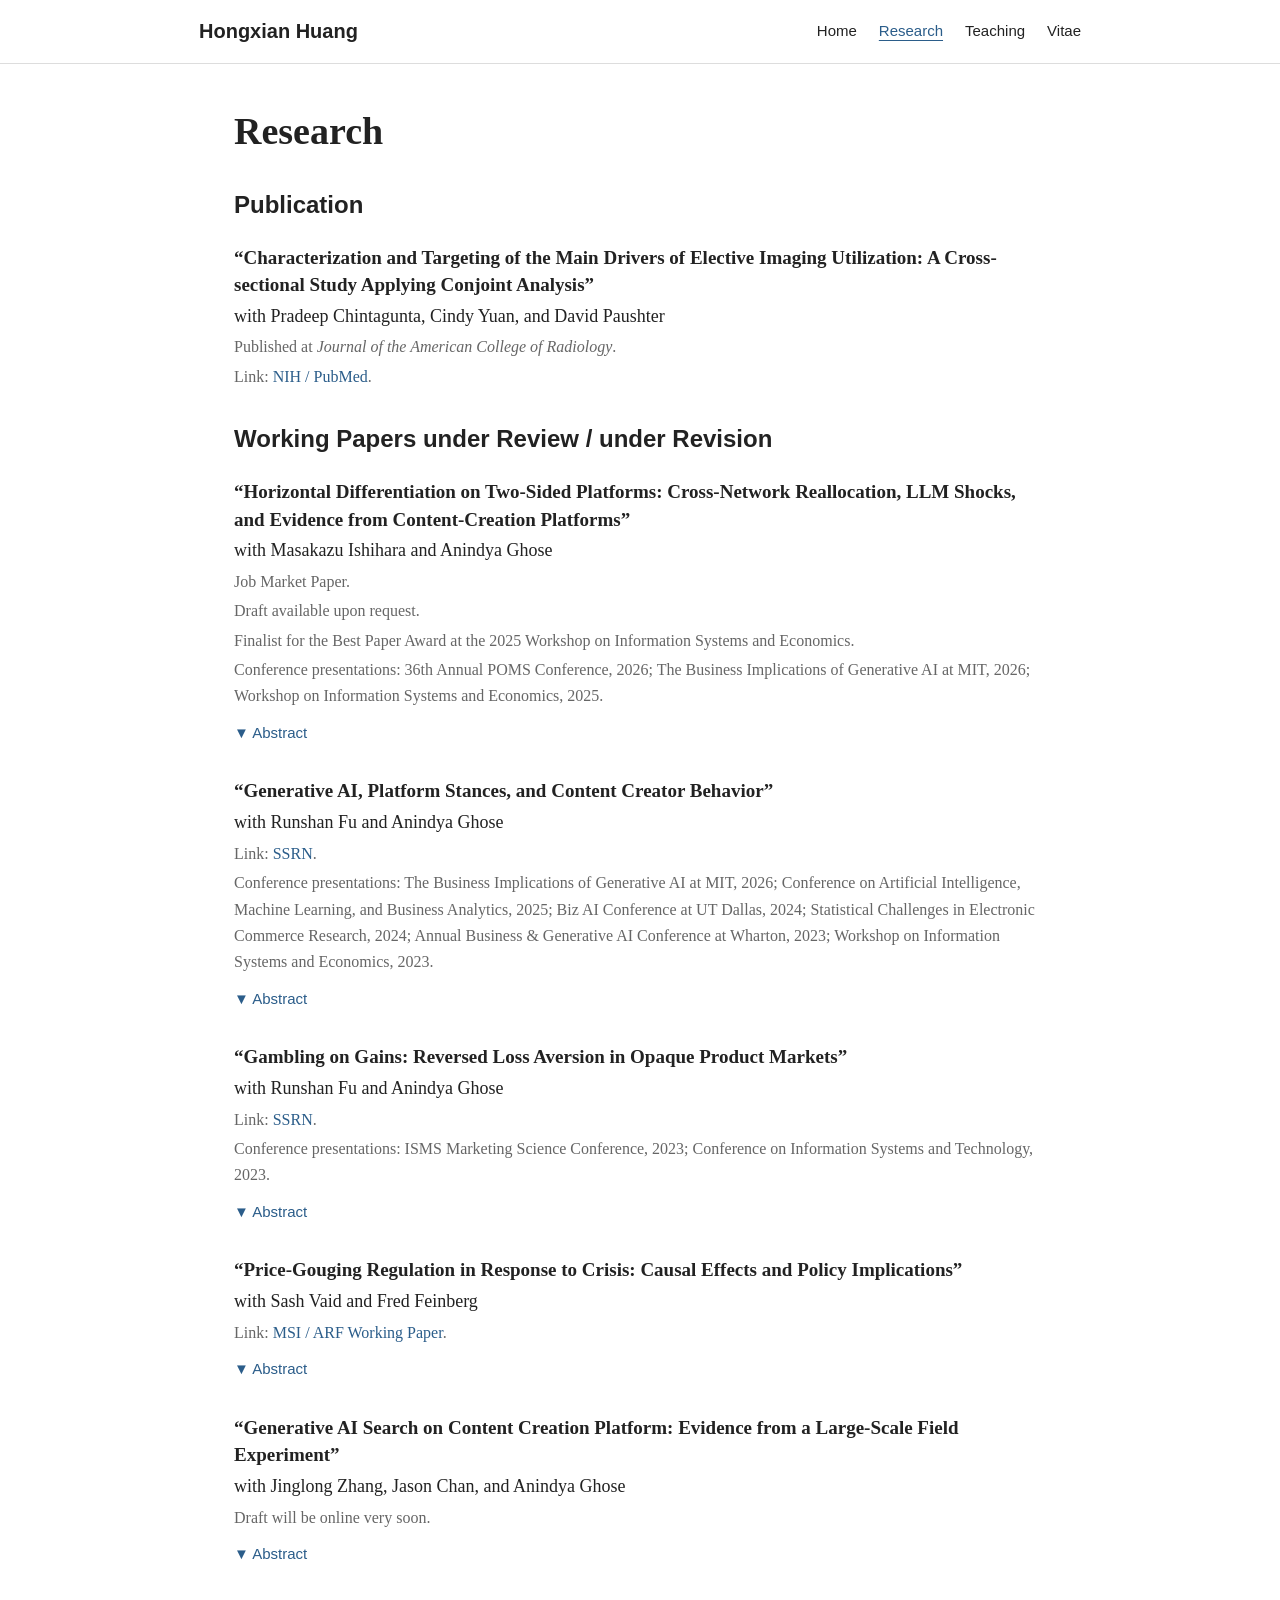
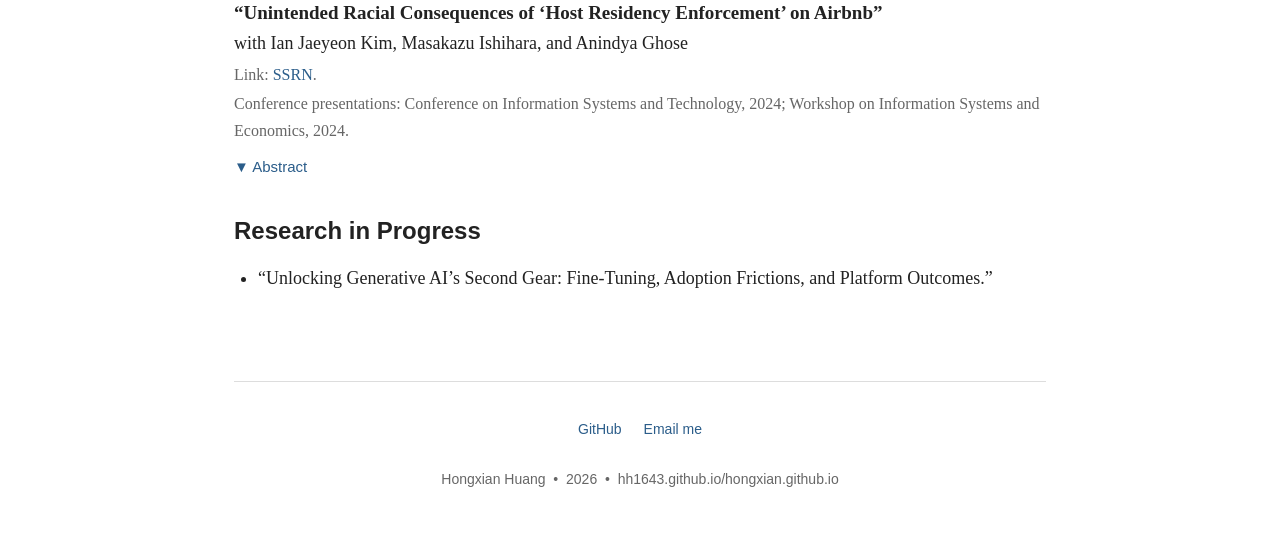
==== research/index.html @ e8ca80a8 "Add files via upload" ====
<!doctype html>
<html lang="en">
<head>
  <meta charset="utf-8">
  <meta name="viewport" content="width=device-width, initial-scale=1">
  <title>Research | Hongxian Huang</title>
  <meta name="description" content="Research by Hongxian Huang on Generative AI, digital platforms, content-creation platforms, consumer search and attention, creator incentives, public policy, and opaque product markets.">
  <meta name="robots" content="index, follow">
  <link rel="canonical" href="https://hh1643.github.io/hongxian.github.io/research/">
  <link rel="icon" href="../assets/img/favicon.svg" type="image/svg+xml">
  <link rel="stylesheet" href="../assets/css/style.css">
</head>
<body>
  <nav class="site-nav" aria-label="Main navigation">
    <div class="nav-inner">
      <a class="brand" href="../">Hongxian Huang</a>
      <div class="nav-links">
        <a class="" href="../">Home</a>
<a class="active" href="../research/">Research</a>
<a class="" href="../teaching/">Teaching</a>
<a class="" href="../vitae/">Vitae</a>
      </div>
    </div>
  </nav>

  <main class="page">
    <h1>Research</h1>

    <h2>Publication</h2>
      <div class="paper">
        <div class="paper-title">“Characterization and Targeting of the Main Drivers of Elective Imaging Utilization: A Cross-sectional Study Applying Conjoint Analysis”</div>
        <div class="paper-meta">with Pradeep Chintagunta, Cindy Yuan, and David Paushter</div>
        <div class="paper-note">Published at <em>Journal of the American College of Radiology</em>.</div>
        <div class="paper-note">Link: <a href="https://pubmed.ncbi.nlm.nih.gov/39828000/" target="_blank" rel="noopener">NIH / PubMed</a>.</div>
      </div>

    <h2>Working Papers under Review / under Revision</h2>
      <div class="paper">
        <div class="paper-title">“Horizontal Differentiation on Two-Sided Platforms: Cross-Network Reallocation, LLM Shocks, and Evidence from Content-Creation Platforms”</div>
        <div class="paper-meta">with Masakazu Ishihara and Anindya Ghose</div>
<div class="paper-note">Job Market Paper.</div>
<div class="paper-note">Draft available upon request.</div>
<div class="paper-note">Finalist for the Best Paper Award at the 2025 Workshop on Information Systems and Economics.</div>
<div class="paper-note">Conference presentations: 36th Annual POMS Conference, 2026; The Business Implications of Generative AI at MIT, 2026; Workshop on Information Systems and Economics, 2025.</div>
        <details class="abstract">
          <summary>▼ Abstract</summary>
          <p>We conceptualize horizontal differentiation on a two-sided platform as the organization of the same intermediation function across multiple communities that differ along non-quality dimensions, such as topic, taste, norms, or identity, so that users rank them differently and no single community is uniformly preferred. When users on at least one side allocate scarce participation resources across these communities and the outside option, changes in relative attractiveness induce internal reallocation. We define the cross-network reallocation effect as the additional equilibrium response on the initially perturbed side, relative to the analogous one-sided differentiated-product response, that arises when this initial movement changes participation on the opposite side and subsequently feeds back. This mechanism makes the aggregate consequences of horizontal differentiation boundary-dependent. We ask when a horizontally differentiated platform generates more aggregate activity than a single-community benchmark, when differentiation buffers or reverses a community-specific negative demand shock, and how it changes the platform-wide effects of policies targeted at individual communities.</p>
          <p>We study these questions using Stack Exchange, a two-sided platform comprising 183 topic-specific question-and-answer communities, and focus on two communities: Stack Overflow and Super User during the period surrounding ChatGPT’s release. We estimate a dynamic structural model in which askers choose question-posting intensity and difficulty composition, while answerers allocate limited weekly capacity across communities and the outside option and update their beliefs about changes in Stack Overflow’s audience-feedback environment using realized acceptances and votes. We then use the estimated model to conduct counterfactual simulations.</p>
          <p>Counterfactual simulations yield three findings. First, relative to an otherwise identical single-community benchmark, the aggregate-activity advantage of a two-community platform increases with the second community’s answerer-side appeal, baseline asker demand, and cross-network effects. When these forces are weak, the second community primarily cannibalizes the incumbent, and differentiation reduces aggregate activity. Second, following a negative shock to one community, the same forces determine how much displaced activity is retained and amplified in the unaffected community. Weak retention merely attenuates the loss, whereas sufficiently strong retention and feedback can raise post-shock aggregate question and answer activity above their pre-shock levels. Third, a policy that raises activity in one community can draw answerer capacity away from another and trigger additional cross-network losses, making its platform-wide effect substantially smaller than its local benefit or even negative. These findings imply that platform expansion, resilience, and community-targeted policies should be evaluated at the portfolio level.</p>
        </details>
      </div>
      <div class="paper">
        <div class="paper-title">“Generative AI, Platform Stances, and Content Creator Behavior”</div>
        <div class="paper-meta">with Runshan Fu and Anindya Ghose</div>
<div class="paper-note">Link: <a href="https://papers.ssrn.com/sol3/papers.cfm?abstract_id=4670714" target="_blank" rel="noopener">SSRN</a>.</div>
<div class="paper-note">Conference presentations: The Business Implications of Generative AI at MIT, 2026; Conference on Artificial Intelligence, Machine Learning, and Business Analytics, 2025; Biz AI Conference at UT Dallas, 2024; Statistical Challenges in Electronic Commerce Research, 2024; Annual Business & Generative AI Conference at Wharton, 2023; Workshop on Information Systems and Economics, 2023.</div>
        <details class="abstract">
          <summary>▼ Abstract</summary>
          <p>Generative Artificial Intelligence (AI) technologies have emerged as a transformative force in the content creator economy. This paper examines how the AI stances signaled by specific platform policy decisions shape creator behavior on visual arts platforms. We leverage two independent natural experiments on leading Chinese platforms: Lofter’s launch of an AI image generator, which signaled a pro-AI stance, and Graffiti Kingdom’s prohibition of AI-generated artwork, which signaled an anti-AI stance. Our analysis shows that creators decreased their activity on Lofter following the AI generator launch, while activity increased on Graffiti Kingdom after the AI prohibition.</p>
          <p>Multiple lines of evidence show these effects stem from policy-communicated stance signaling: creators respond to what the focal AI policy communicates about AI’s role, the platform’s commitment to human creators, and the future competitive environment for human-created work, rather than merely to specific tool features or enforcement actions. Heterogeneity analysis reveals that higher-popularity, multi-homing, and AI-averse creators show larger activity reductions on Lofter. Through analysis of creator posts, we identify three primary concerns driving resistance: replacement risk, perceived low quality, and copyright infringement.</p>
          <p>To our knowledge, this is the first paper to causally identify how the AI stance signaled by a platform policy decision affects creator behavior. Our findings have implications for how platforms communicate AI-related policy decisions, and for policymakers on fostering a constructive relationship between AI and human creators.</p>
        </details>
      </div>
      <div class="paper">
        <div class="paper-title">“Gambling on Gains: Reversed Loss Aversion in Opaque Product Markets”</div>
        <div class="paper-meta">with Runshan Fu and Anindya Ghose</div>
<div class="paper-note">Link: <a href="https://papers.ssrn.com/sol3/papers.cfm?abstract_id=4987319" target="_blank" rel="noopener">SSRN</a>.</div>
<div class="paper-note">Conference presentations: ISMS Marketing Science Conference, 2023; Conference on Information Systems and Technology, 2023.</div>
        <details class="abstract">
          <summary>▼ Abstract</summary>
          <p>Opaque products, which conceal key attributes until after purchase, have been widely adopted across various industries. Yet, empirical evidence on how such opacity influences consumer demand remains scarce. This study introduces a reference price framework to estimate demand for opaque products, focusing on blind boxes in the online retailing context. Using a unique dataset from a leading e-commerce platform, we estimate heterogeneous consumer preferences through an aggregate random coefficient logit model that incorporates gains and losses relative to reference prices.</p>
          <p>We uncover a novel behavioral pattern of reversed loss aversion: consumers are more sensitive to gains than to losses when purchasing opaque products. Our findings provide the first empirical validation of this pattern in consumer decision-making using field data and demonstrate that this behavioral tendency makes the demand for opaque products fundamentally different from that of traditional products. The policy simulations show that ignoring reversed loss aversion would lead to misestimated own-price elasticity, resulting in suboptimal pricing strategies and substantial profit losses.</p>
        </details>
      </div>
      <div class="paper">
        <div class="paper-title">“Price-Gouging Regulation in Response to Crisis: Causal Effects and Policy Implications”</div>
        <div class="paper-meta">with Sash Vaid and Fred Feinberg</div>
<div class="paper-note">Link: <a href="https://www.msi.org/working-paper/price-gouging-regulation-in-response-to-crisis-causal-effects-and-policy-implications/" target="_blank" rel="noopener">MSI / ARF Working Paper</a>.</div>
        <details class="abstract">
          <summary>▼ Abstract</summary>
          <p>Price gouging regulation (PGR) helps ensure that essential goods, e.g., medical supplies or grocery staples, remain affordable and accessible. During the COVID-19 pandemic, PGR was implemented due to widespread reports of price-gouging on such critical items. Extant research offers few insights for policymakers and marketers into how PGR influences consumer spending and sales during crises.</p>
          <p>Using Generalized Synthetic Control, we examine the overall and relative effectiveness of different types of PGR legislation, as well as the moderating effects of consumer mobility and the enactment of strict price caps. We find that PGR is generally highly effective, especially when it is not overly comprehensive and for products that are “essential” (e.g., paper towels) but not obviously related to preventing contagion (e.g., hand sanitizer). A nonparametric mediation analysis suggests that pricing alone does not fully explain PGR’s overall effectiveness, accounting for roughly 27–55%, depending on product class; moreover, it is strongly moderated by both specific price caps and consumer mobility.</p>
          <p>We further add a mechanism-focused analysis using Numerator product-category data. To determine which categories are legally essential and theoretically informative, we use eight LLMs to code 1,904 product categories against pandemic price-gouging legal materials, aggregate the ratings with a principal-factor essentiality score, and then isolate three pre-specified classes of mechanism-eligible household essentials. In these categories, hierarchical bootstrap models show modestly lower prices, sharply higher online sales, lower offline sales, and a large shift from offline to online purchasing relative to inessential categories. Our results have direct implications for policymakers deciding whether to enact PGR as well as setting specific design features depending on locality.</p>
        </details>
      </div>
      <div class="paper">
        <div class="paper-title">“Generative AI Search on Content Creation Platform: Evidence from a Large-Scale Field Experiment”</div>
        <div class="paper-meta">with Jinglong Zhang, Jason Chan, and Anindya Ghose</div>
<div class="paper-note">Draft will be online very soon.</div>
        <details class="abstract">
          <summary>▼ Abstract</summary>
          <p>Generative AI Search is increasingly being integrated into content creation platforms as an internal platform design feature. By displaying AI-generated content before the conventional ranked list of user-generated content, this design may reduce search frictions and shorten users’ search process, but it may also reduce consumption of user-generated content and reallocate visibility and attention across content items and creators. We study these trade-offs using a large-scale randomized field experiment on a leading Chinese content creation platform, involving 100,000 users and 490,324 search sessions. We further complement the experimental data with a query-based content sample of 120 AI-exposed queries to descriptively examine which user-generated content is selected and highlighted by AI-generated content.</p>
          <p>We find that Generative AI Search does not meaningfully change users’ query submission, but substantially changes behavior after a query is submitted: users browse and click fewer pieces of user-generated content and spend less UGC-related time. For downstream consumption, which captures follow-on content-page clicks after users open an initial piece of user-generated content, the effect operates primarily through the extensive margin: Generative AI Search reduces the probability that a session initiates downstream consumption by 5.21 percentage points, while downstream consumption conditional on initiation does not significantly change. Auxiliary click-path evidence suggests that these downstream paths are not merely mechanical repeat clicks, but often expose users to additional content, creators, and related topics.</p>
          <p>At the content level, Generative AI Search affects different parts of the ranking distribution differently: lower-ranked content loses more browsing, while higher-ranked content loses more clicks and UGC-related time. We also document an AI-mediated referral channel: user-generated content cited or highlighted by AI-generated content has about twice the click odds of otherwise comparable non-referred content in the same session. A post-hoc descriptive analysis further suggests that the cited or highlighted content tends to have higher upvotes, greater recency, more updating, and closer textual match to the submitted query. These findings show that Generative AI Search is a double-edged platform design intervention: it shortens users’ search process, but also reduces consumption of user-generated content, weakens entry into downstream content-consumption paths, and reallocates visibility and attention across content items and creators.</p>
        </details>
      </div>
      <div class="paper">
        <div class="paper-title">“Unintended Racial Consequences of ‘Host Residency Enforcement’ on Airbnb”</div>
        <div class="paper-meta">with Ian Jaeyeon Kim, Masakazu Ishihara, and Anindya Ghose</div>
<div class="paper-note">Link: <a href="https://papers.ssrn.com/sol3/papers.cfm?abstract_id=4999588" target="_blank" rel="noopener">SSRN</a>.</div>
<div class="paper-note">Conference presentations: Conference on Information Systems and Technology, 2024; Workshop on Information Systems and Economics, 2024.</div>
        <details class="abstract">
          <summary>▼ Abstract</summary>
          <p>“Host Residency Enforcement” policies have been widely adopted by cities in the US, mandating hosts of short-term rentals to reside in those properties to varying extents. For example, New York City’s “Physical Presence” policy requires hosts to remain present with guests during short-term rentals, while Los Angeles’s “Primary Residence” policy mandates hosts’ residence for at least six months annually. Similar regulations have been widely adopted across other cities. Although these policies aim to address housing issues, they may unintentionally amplify racial disparities due to existing racial discrimination on Airbnb. This paper examines whether and how “Host Residency Enforcement” policies exacerbate these racial disparities on the platform.</p>
          <p>Our findings indicate that NYC’s “Physical Presence” policy increased the daily revenue gap between minority hosts (i.e., Hispanic and Black hosts) and White hosts by approximately $12. Similarly, LA’s “Primary Residence” policy widened the revenue disparity specifically between Black and White hosts by about $8, while having no significant effect on the gap between Hispanic and White hosts. Additionally, on the supply side, both policies increased the gap in the likelihood of listings remaining active between minority and White hosts; however, in LA, this effect was statistically significant only among Hispanic hosts. Moderating analysis further indicates that neighborhoods with higher income, higher proportions of White residents, and more native-born residents (i.e., neighborhoods with higher socioeconomic status) mitigate these exacerbated racial disparities. Additionally, listings signaling higher quality through their overall Airbnb ratings experienced reduced disparities. This finding suggests that statistical discrimination, primarily driven by information asymmetry, serves as a key underlying mechanism. Lastly, minority female hosts were disproportionately negatively affected compared to minority male hosts, highlighting intersectional discrimination. Although our analysis specifically focuses on NYC and LA, our findings can be generalized to other cities that have implemented the same or similar policies, as NYC and LA represent opposite ends of the regulatory stringency spectrum.</p>
          <p>Our study is the first to demonstrate that the widely adopted “Host Residency Enforcement” policies can unintentionally amplify racial disparities on Airbnb, illustrating an important but understudied interaction between public policy and existing discrimination on online platforms. Drawing from our findings, we offer several practical recommendations for policymakers and online platforms.</p>
        </details>
      </div>

    <h2>Research in Progress</h2>
    <ul>
      <li>“Unlocking Generative AI’s Second Gear: Fine-Tuning, Adoption Frictions, and Platform Outcomes.”</li>
    </ul>
</main>

  <footer class="site-footer">
    <hr>
    <ul class="footer-links">
      <li><a href="https://github.com/hh1643">GitHub</a></li>
      <li><a href="mailto:hh1643@stern.nyu.edu">Email me</a></li>
    </ul>
    <div>Hongxian Huang &nbsp;&bull;&nbsp; 2026 &nbsp;&bull;&nbsp; hh1643.github.io/hongxian.github.io</div>
  </footer>
</body>
</html>
---- assets/css/style.css ----
:root {
  --text: #222222;
  --muted: #666666;
  --border: #dddddd;
  --link: #2b5d8a;
  --link-hover: #17405e;
  --bg: #ffffff;
  --soft: #f7f7f7;
}

* {
  box-sizing: border-box;
}

html {
  scroll-behavior: smooth;
}

body {
  margin: 0;
  background: var(--bg);
  color: var(--text);
  font-family: Georgia, "Times New Roman", serif;
  font-size: 18px;
  line-height: 1.65;
}

.site-nav {
  border-bottom: 1px solid var(--border);
  background: rgba(255, 255, 255, 0.98);
}

.nav-inner {
  max-width: 930px;
  margin: 0 auto;
  padding: 15px 24px;
  display: flex;
  align-items: center;
  justify-content: space-between;
  gap: 18px;
}

.brand {
  font-family: -apple-system, BlinkMacSystemFont, "Segoe UI", Helvetica, Arial, sans-serif;
  font-weight: 700;
  font-size: 20px;
  color: var(--text);
  text-decoration: none;
  white-space: nowrap;
}

.nav-links {
  display: flex;
  align-items: center;
  gap: 22px;
  flex-wrap: wrap;
}

.nav-links a {
  font-family: -apple-system, BlinkMacSystemFont, "Segoe UI", Helvetica, Arial, sans-serif;
  font-size: 15px;
  color: var(--text);
  text-decoration: none;
}

.nav-links a:hover,
.nav-links a.active {
  color: var(--link);
  text-decoration: underline;
  text-underline-offset: 4px;
}

.page {
  max-width: 860px;
  margin: 0 auto;
  padding: 44px 24px 28px;
}

h1, h2, h3 {
  line-height: 1.25;
  margin-top: 0;
}

h1 {
  font-family: Georgia, "Times New Roman", serif;
  font-size: 38px;
  font-weight: 600;
  margin-bottom: 18px;
}

h2 {
  font-family: -apple-system, BlinkMacSystemFont, "Segoe UI", Helvetica, Arial, sans-serif;
  font-size: 24px;
  font-weight: 700;
  margin-top: 34px;
  margin-bottom: 14px;
}

h3 {
  font-size: 20px;
  font-weight: 700;
  margin-top: 26px;
  margin-bottom: 6px;
}

hr {
  border: 0;
  border-top: 1px solid var(--border);
  margin: 22px 0 28px;
}

a {
  color: var(--link);
  text-decoration: none;
}

a:hover {
  color: var(--link-hover);
  text-decoration: underline;
}

.subtitle {
  font-size: 21px;
  margin: 0 0 24px;
  color: #333333;
}

.profile-block {
  display: flex;
  align-items: flex-start;
  gap: 28px;
  margin-top: 6px;
}

.profile-photo {
  width: 200px;
  min-width: 200px;
  border-radius: 4px;
  border: 1px solid var(--border);
  background: var(--soft);
}

.profile-text p:first-child {
  margin-top: 0;
}


.job-market {
  margin: 0 0 20px;
  font-size: 20px;
}

.job-market-top {
  margin: -6px 0 10px;
}

.section-lead {
  margin-top: 0;
  color: #333333;
}

.cv-page h2 {
  margin-top: 36px;
}

.cv-item {
  margin: 16px 0 20px;
}

.cv-date {
  color: var(--muted);
  font-size: 16px;
  margin-top: 2px;
}

.cv-page p {
  margin: 10px 0;
}

.research-interests {
  margin-top: 22px;
  padding: 14px 18px;
  border-left: 3px solid var(--border);
  background: #fafafa;
}

.research-interests p {
  margin: 7px 0;
}

.paper {
  margin: 24px 0 30px;
}

.paper-title {
  font-weight: 700;
  font-size: 19px;
  line-height: 1.45;
}

.paper-meta {
  margin-top: 3px;
  color: var(--text);
}

.paper-note {
  margin-top: 3px;
  color: var(--muted);
  font-size: 16px;
}

.abstract {
  margin-top: 8px;
}

.abstract summary {
  cursor: pointer;
  color: var(--link);
  font-family: -apple-system, BlinkMacSystemFont, "Segoe UI", Helvetica, Arial, sans-serif;
  font-size: 15px;
  display: inline-block;
  user-select: none;
}

.abstract summary:hover {
  color: var(--link-hover);
  text-decoration: underline;
}

.abstract p {
  margin: 12px 0;
  font-size: 16.5px;
  line-height: 1.62;
}

.note-box {
  margin: 34px 0 18px;
  padding: 14px 18px;
  background: #fafafa;
  border: 1px solid var(--border);
  border-radius: 4px;
  color: #444444;
  font-size: 16px;
}

ul {
  padding-left: 24px;
}

li {
  margin: 8px 0;
}

.compact-list li {
  margin: 5px 0;
}

.button-row {
  margin: 26px 0 34px;
}

.button {
  display: inline-block;
  padding: 10px 18px;
  border: 1px solid #333333;
  border-radius: 4px;
  color: #222222;
  font-family: -apple-system, BlinkMacSystemFont, "Segoe UI", Helvetica, Arial, sans-serif;
  font-size: 15px;
  text-decoration: none;
  background: #ffffff;
}

.button:hover {
  background: #f2f2f2;
  text-decoration: none;
  color: #222222;
}

.site-footer {
  max-width: 860px;
  margin: 0 auto;
  padding: 20px 24px 42px;
  text-align: center;
  color: var(--muted);
  font-family: -apple-system, BlinkMacSystemFont, "Segoe UI", Helvetica, Arial, sans-serif;
  font-size: 14px;
}

.footer-links {
  display: flex;
  justify-content: center;
  gap: 22px;
  flex-wrap: wrap;
  margin: 4px 0 18px;
  padding: 0;
  list-style: none;
}

.footer-links a {
  color: var(--link);
}

@media (max-width: 700px) {
  body {
    font-size: 17px;
  }

  .nav-inner {
    align-items: flex-start;
    flex-direction: column;
    gap: 10px;
  }

  .nav-links {
    gap: 14px;
  }

  .page {
    padding-top: 32px;
  }

  h1 {
    font-size: 32px;
  }

  .profile-block {
    flex-direction: column;
  }

  .profile-photo {
    width: 180px;
    min-width: 180px;
  }
}
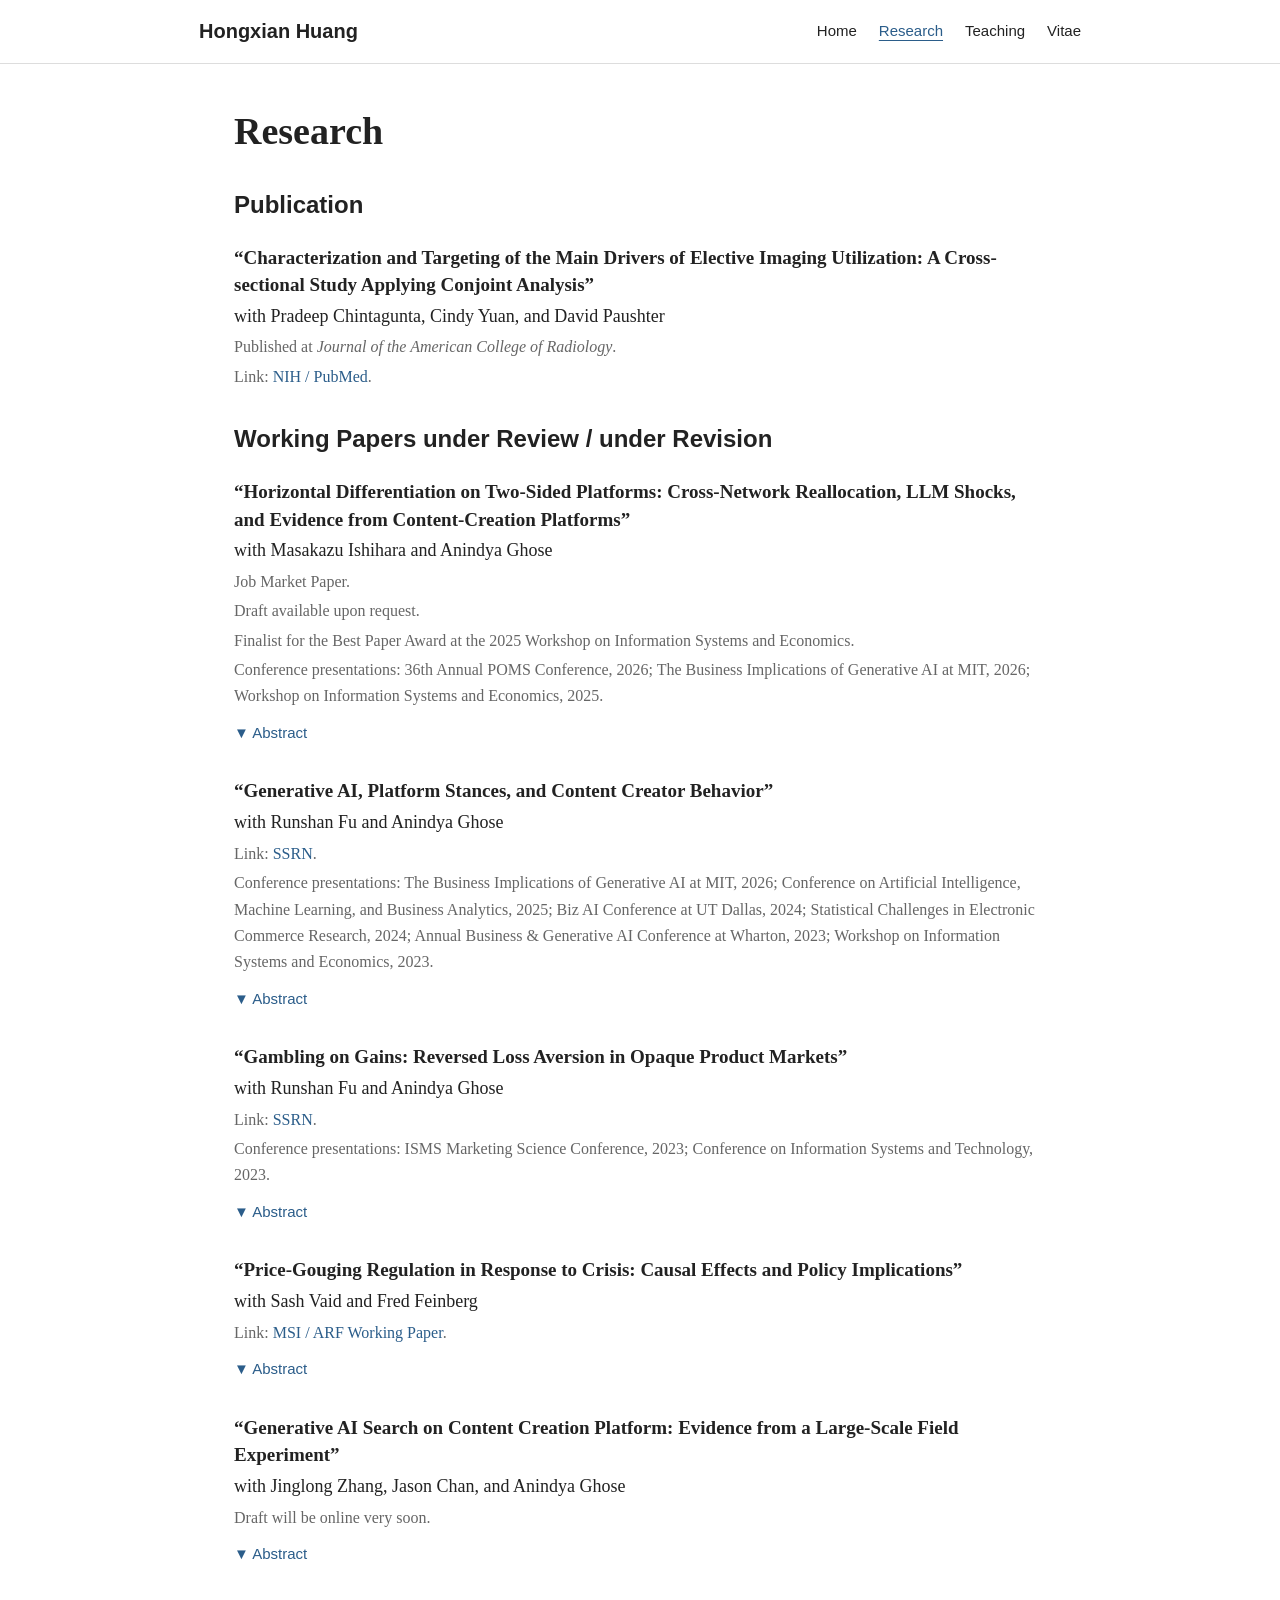
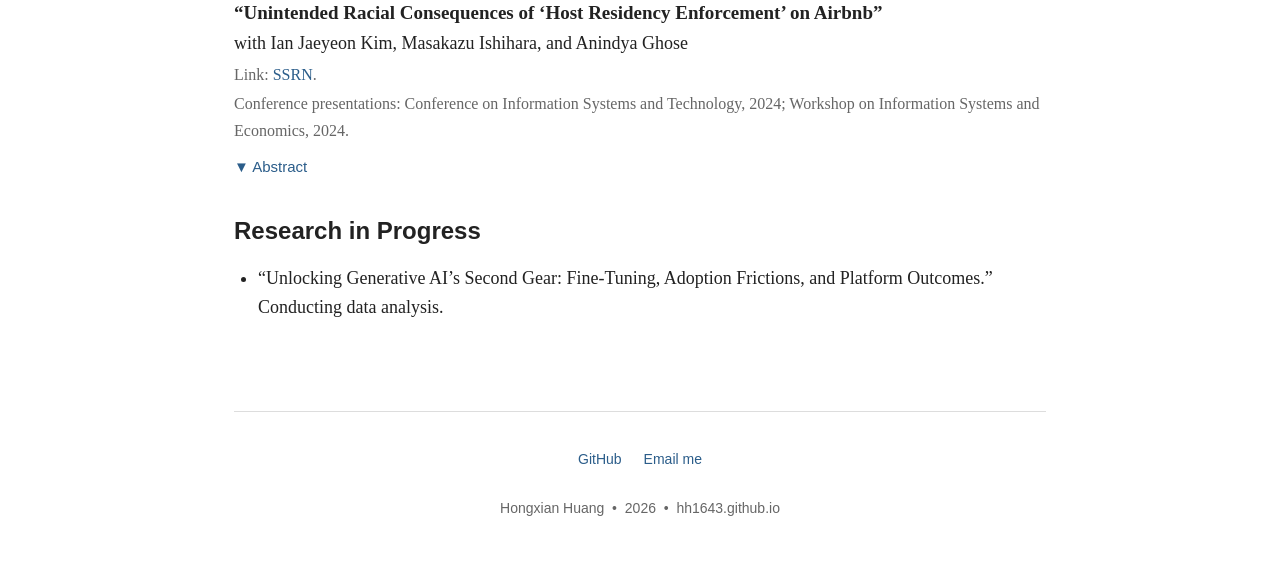
==== commit 8a6cc4a4: "Add files via upload" ====
--- a/research/index.html
+++ b/research/index.html
@@ -4,24 +4,26 @@
   <meta charset="utf-8">
   <meta name="viewport" content="width=device-width, initial-scale=1">
   <title>Research | Hongxian Huang</title>
-  <meta name="description" content="Research by Hongxian Huang on Generative AI, digital platforms, content-creation platforms, consumer search and attention, creator incentives, public policy, and opaque product markets.">
+  <meta name="description" content="Research by Hongxian Huang on Generative AI/LLMs, digital platforms, consumer search and attention, creator incentives, public policy, and opaque product markets.">
   <meta name="robots" content="index, follow">
-  <link rel="canonical" href="https://hh1643.github.io/hongxian.github.io/research/">
+  <link rel="canonical" href="https://hh1643.github.io/research/">
   <link rel="icon" href="../assets/img/favicon.svg" type="image/svg+xml">
   <link rel="stylesheet" href="../assets/css/style.css">
 </head>
 <body>
+
   <nav class="site-nav" aria-label="Main navigation">
     <div class="nav-inner">
       <a class="brand" href="../">Hongxian Huang</a>
       <div class="nav-links">
         <a class="" href="../">Home</a>
-<a class="active" href="../research/">Research</a>
-<a class="" href="../teaching/">Teaching</a>
-<a class="" href="../vitae/">Vitae</a>
+        <a class="active" href="../research/">Research</a>
+        <a class="" href="../teaching/">Teaching</a>
+        <a class="" href="../vitae/">Vitae</a>
       </div>
     </div>
   </nav>
+
 
   <main class="page">
     <h1>Research</h1>
@@ -38,67 +40,61 @@
       <div class="paper">
         <div class="paper-title">“Horizontal Differentiation on Two-Sided Platforms: Cross-Network Reallocation, LLM Shocks, and Evidence from Content-Creation Platforms”</div>
         <div class="paper-meta">with Masakazu Ishihara and Anindya Ghose</div>
-<div class="paper-note">Job Market Paper.</div>
-<div class="paper-note">Draft available upon request.</div>
-<div class="paper-note">Finalist for the Best Paper Award at the 2025 Workshop on Information Systems and Economics.</div>
-<div class="paper-note">Conference presentations: 36th Annual POMS Conference, 2026; The Business Implications of Generative AI at MIT, 2026; Workshop on Information Systems and Economics, 2025.</div>
+        <div class="paper-note">Job Market Paper.</div>
+        <div class="paper-note">Draft available upon request.</div>
+        <div class="paper-note">Finalist for the Best Paper Award at the 2025 Workshop on Information Systems and Economics.</div>
+        <div class="paper-note">Conference presentations: 36th Annual POMS Conference, 2026; The Business Implications of Generative AI at MIT, 2026; Workshop on Information Systems and Economics, 2025.</div>
         <details class="abstract">
           <summary>▼ Abstract</summary>
-          <p>We conceptualize horizontal differentiation on a two-sided platform as the organization of the same intermediation function across multiple communities that differ along non-quality dimensions, such as topic, taste, norms, or identity, so that users rank them differently and no single community is uniformly preferred. When users on at least one side allocate scarce participation resources across these communities and the outside option, changes in relative attractiveness induce internal reallocation. We define the cross-network reallocation effect as the additional equilibrium response on the initially perturbed side, relative to the analogous one-sided differentiated-product response, that arises when this initial movement changes participation on the opposite side and subsequently feeds back. This mechanism makes the aggregate consequences of horizontal differentiation boundary-dependent. We ask when a horizontally differentiated platform generates more aggregate activity than a single-community benchmark, when differentiation buffers or reverses a community-specific negative demand shock, and how it changes the platform-wide effects of policies targeted at individual communities.</p>
-          <p>We study these questions using Stack Exchange, a two-sided platform comprising 183 topic-specific question-and-answer communities, and focus on two communities: Stack Overflow and Super User during the period surrounding ChatGPT’s release. We estimate a dynamic structural model in which askers choose question-posting intensity and difficulty composition, while answerers allocate limited weekly capacity across communities and the outside option and update their beliefs about changes in Stack Overflow’s audience-feedback environment using realized acceptances and votes. We then use the estimated model to conduct counterfactual simulations.</p>
-          <p>Counterfactual simulations yield three findings. First, relative to an otherwise identical single-community benchmark, the aggregate-activity advantage of a two-community platform increases with the second community’s answerer-side appeal, baseline asker demand, and cross-network effects. When these forces are weak, the second community primarily cannibalizes the incumbent, and differentiation reduces aggregate activity. Second, following a negative shock to one community, the same forces determine how much displaced activity is retained and amplified in the unaffected community. Weak retention merely attenuates the loss, whereas sufficiently strong retention and feedback can raise post-shock aggregate question and answer activity above their pre-shock levels. Third, a policy that raises activity in one community can draw answerer capacity away from another and trigger additional cross-network losses, making its platform-wide effect substantially smaller than its local benefit or even negative. These findings imply that platform expansion, resilience, and community-targeted policies should be evaluated at the portfolio level.</p>
+          <p>Platforms often expand by organizing a common intermediation function into horizontally differentiated communities, such as topics, categories, or domains that users value differently rather than rank by a common quality metric. This strategy resembles product-line design: added communities may attract new participation but also cannibalize incumbents. We show that two-sidedness fundamentally changes this trade-off. When users on at least one side allocate scarce participation resources across communities and the outside option, an initial reallocation changes participation on the opposite side of the affected communities, and that induced response feeds back into the side where the movement began. We call this mechanism the <em>cross-network reallocation effect</em>. The novel implication is that horizontal differentiation on a two-sided platform is not simply a product-line problem with an additional user side: cross-network feedback can change not only the magnitude but also the sign of platform-wide outcomes.</p>
+          <p>We develop the theory and estimate a dynamic structural model using Stack Exchange, focusing on Stack Overflow and Super User around ChatGPT’s release. In the model, askers choose question volume and difficulty composition, while answerers allocate limited weekly capacity across communities and learn about changes in Stack Overflow’s audience-feedback environment from realized feedback. Counterfactual simulations show three portfolio-level implications. First, added communities increase aggregate activity when they have strong asker-side demand, answerer-side appeal, and cross-network feedback, but weak additions can reduce aggregate activity even when direct operating costs are absent. Second, after localized shocks, unaffected communities can do more than cushion losses: when they retain and amplify enough displaced activity, they can reverse the shock’s aggregate effect. Third, community-targeted policies can raise activity locally while reducing platform-wide activity by drawing effort away from untreated communities that already support substantial activity. These findings introduce a new mechanism linking horizontal differentiation, internal reallocation, and cross-network feedback, and imply that platform expansion, resilience, and community-level governance should be evaluated as portfolio decisions rather than isolated community outcomes.</p>
         </details>
       </div>
       <div class="paper">
         <div class="paper-title">“Generative AI, Platform Stances, and Content Creator Behavior”</div>
         <div class="paper-meta">with Runshan Fu and Anindya Ghose</div>
-<div class="paper-note">Link: <a href="https://papers.ssrn.com/sol3/papers.cfm?abstract_id=4670714" target="_blank" rel="noopener">SSRN</a>.</div>
-<div class="paper-note">Conference presentations: The Business Implications of Generative AI at MIT, 2026; Conference on Artificial Intelligence, Machine Learning, and Business Analytics, 2025; Biz AI Conference at UT Dallas, 2024; Statistical Challenges in Electronic Commerce Research, 2024; Annual Business & Generative AI Conference at Wharton, 2023; Workshop on Information Systems and Economics, 2023.</div>
+        <div class="paper-note">Link: <a href="https://papers.ssrn.com/sol3/papers.cfm?abstract_id=4670714" target="_blank" rel="noopener">SSRN</a>.</div>
+        <div class="paper-note">Conference presentations: The Business Implications of Generative AI at MIT, 2026; Conference on Artificial Intelligence, Machine Learning, and Business Analytics, 2025; Biz AI Conference at UT Dallas, 2024; Statistical Challenges in Electronic Commerce Research, 2024; Annual Business &amp; Generative AI Conference at Wharton, 2023; Workshop on Information Systems and Economics, 2023.</div>
         <details class="abstract">
           <summary>▼ Abstract</summary>
-          <p>Generative Artificial Intelligence (AI) technologies have emerged as a transformative force in the content creator economy. This paper examines how the AI stances signaled by specific platform policy decisions shape creator behavior on visual arts platforms. We leverage two independent natural experiments on leading Chinese platforms: Lofter’s launch of an AI image generator, which signaled a pro-AI stance, and Graffiti Kingdom’s prohibition of AI-generated artwork, which signaled an anti-AI stance. Our analysis shows that creators decreased their activity on Lofter following the AI generator launch, while activity increased on Graffiti Kingdom after the AI prohibition.</p>
-          <p>Multiple lines of evidence show these effects stem from policy-communicated stance signaling: creators respond to what the focal AI policy communicates about AI’s role, the platform’s commitment to human creators, and the future competitive environment for human-created work, rather than merely to specific tool features or enforcement actions. Heterogeneity analysis reveals that higher-popularity, multi-homing, and AI-averse creators show larger activity reductions on Lofter. Through analysis of creator posts, we identify three primary concerns driving resistance: replacement risk, perceived low quality, and copyright infringement.</p>
-          <p>To our knowledge, this is the first paper to causally identify how the AI stance signaled by a platform policy decision affects creator behavior. Our findings have implications for how platforms communicate AI-related policy decisions, and for policymakers on fostering a constructive relationship between AI and human creators.</p>
+          <p>Generative Artificial Intelligence (AI) technologies have emerged as a transformative force in the content creator economy. This paper examines how the AI stances signaled by specific platform policy decisions shape creator behavior on visual arts platforms. We leverage two independent natural experiments on leading Chinese platforms: Lofter’s launch of an AI image generator, which signaled a pro-AI stance, and Graffiti Kingdom’s prohibition of AI-generated artwork, which signaled an anti-AI stance. Our analysis shows that creators decreased their activity on Lofter following the AI generator launch, while activity increased on Graffiti Kingdom after the AI prohibition. Multiple lines of evidence show these effects stem from policy-communicated stance signaling: creators respond to what the focal AI policy communicates about AI’s role, the platform’s commitment to human creators, and the future competitive environment for human-created work, rather than merely to specific tool features or enforcement actions. Heterogeneity analysis reveals that higher-popularity, multi-homing, and AI-averse creators show larger activity reductions on Lofter. Through analysis of creator posts, we identify three primary concerns driving resistance: replacement risk, perceived low quality, and copyright infringement. To our knowledge, this is the first paper to causally identify how the AI stance signaled by a platform policy decision affects creator behavior. Our findings have implications for how platforms communicate AI-related policy decisions, and for policymakers on fostering a constructive relationship between AI and human creators.</p>
         </details>
       </div>
       <div class="paper">
         <div class="paper-title">“Gambling on Gains: Reversed Loss Aversion in Opaque Product Markets”</div>
         <div class="paper-meta">with Runshan Fu and Anindya Ghose</div>
-<div class="paper-note">Link: <a href="https://papers.ssrn.com/sol3/papers.cfm?abstract_id=4987319" target="_blank" rel="noopener">SSRN</a>.</div>
-<div class="paper-note">Conference presentations: ISMS Marketing Science Conference, 2023; Conference on Information Systems and Technology, 2023.</div>
+        <div class="paper-note">Link: <a href="https://papers.ssrn.com/sol3/papers.cfm?abstract_id=4987319" target="_blank" rel="noopener">SSRN</a>.</div>
+        <div class="paper-note">Conference presentations: ISMS Marketing Science Conference, 2023; Conference on Information Systems and Technology, 2023.</div>
         <details class="abstract">
           <summary>▼ Abstract</summary>
           <p>Opaque products, which conceal key attributes until after purchase, have been widely adopted across various industries. Yet, empirical evidence on how such opacity influences consumer demand remains scarce. This study introduces a reference price framework to estimate demand for opaque products, focusing on blind boxes in the online retailing context. Using a unique dataset from a leading e-commerce platform, we estimate heterogeneous consumer preferences through an aggregate random coefficient logit model that incorporates gains and losses relative to reference prices.</p>
-          <p>We uncover a novel behavioral pattern of reversed loss aversion: consumers are more sensitive to gains than to losses when purchasing opaque products. Our findings provide the first empirical validation of this pattern in consumer decision-making using field data and demonstrate that this behavioral tendency makes the demand for opaque products fundamentally different from that of traditional products. The policy simulations show that ignoring reversed loss aversion would lead to misestimated own-price elasticity, resulting in suboptimal pricing strategies and substantial profit losses.</p>
+          <p>We uncover a novel behavioral pattern of <em>reversed loss aversion</em>: consumers are more sensitive to gains than to losses when purchasing opaque products. Our findings provide the first empirical validation of this pattern in consumer decision-making using field data and demonstrate that this behavioral tendency makes the demand for opaque products fundamentally different from that of traditional products. The policy simulations show that ignoring reversed loss aversion would lead to misestimated own-price elasticity, resulting in suboptimal pricing strategies and substantial profit losses.</p>
         </details>
       </div>
       <div class="paper">
         <div class="paper-title">“Price-Gouging Regulation in Response to Crisis: Causal Effects and Policy Implications”</div>
         <div class="paper-meta">with Sash Vaid and Fred Feinberg</div>
-<div class="paper-note">Link: <a href="https://www.msi.org/working-paper/price-gouging-regulation-in-response-to-crisis-causal-effects-and-policy-implications/" target="_blank" rel="noopener">MSI / ARF Working Paper</a>.</div>
+        <div class="paper-note">Link: <a href="https://www.msi.org/working-paper/price-gouging-regulation-in-response-to-crisis-causal-effects-and-policy-implications/" target="_blank" rel="noopener">MSI / ARF Working Paper</a>.</div>
         <details class="abstract">
           <summary>▼ Abstract</summary>
-          <p>Price gouging regulation (PGR) helps ensure that essential goods, e.g., medical supplies or grocery staples, remain affordable and accessible. During the COVID-19 pandemic, PGR was implemented due to widespread reports of price-gouging on such critical items. Extant research offers few insights for policymakers and marketers into how PGR influences consumer spending and sales during crises.</p>
-          <p>Using Generalized Synthetic Control, we examine the overall and relative effectiveness of different types of PGR legislation, as well as the moderating effects of consumer mobility and the enactment of strict price caps. We find that PGR is generally highly effective, especially when it is not overly comprehensive and for products that are “essential” (e.g., paper towels) but not obviously related to preventing contagion (e.g., hand sanitizer). A nonparametric mediation analysis suggests that pricing alone does not fully explain PGR’s overall effectiveness, accounting for roughly 27–55%, depending on product class; moreover, it is strongly moderated by both specific price caps and consumer mobility.</p>
-          <p>We further add a mechanism-focused analysis using Numerator product-category data. To determine which categories are legally essential and theoretically informative, we use eight LLMs to code 1,904 product categories against pandemic price-gouging legal materials, aggregate the ratings with a principal-factor essentiality score, and then isolate three pre-specified classes of mechanism-eligible household essentials. In these categories, hierarchical bootstrap models show modestly lower prices, sharply higher online sales, lower offline sales, and a large shift from offline to online purchasing relative to inessential categories. Our results have direct implications for policymakers deciding whether to enact PGR as well as setting specific design features depending on locality.</p>
+          <p>Price gouging regulation (PGR) helps ensure that essential goods, e.g., medical supplies or grocery staples, remain affordable and accessible. During the COVID-19 pandemic, PGR was implemented due to widespread reports of price-gouging on such critical items. Extant research offers few insights for policymakers and marketers into how PGR influences consumer spending and sales during crises. Using Generalized Synthetic Control, we examine the overall and relative effectiveness of different types of PGR legislation, as well as the moderating effects of consumer mobility and the enactment of strict price caps. We find that PGR is generally highly effective, especially when it is not overly comprehensive and for products that are “essential” (e.g., paper towels) but not obviously related to preventing contagion (e.g., hand sanitizer). A nonparametric mediation analysis suggests that pricing alone does not fully explain PGR’s overall effectiveness, accounting for roughly 27–55%, depending on product class; moreover, it is strongly moderated by both specific price caps and consumer mobility. We further add a mechanism-focused analysis using Numerator product-category data. To determine which categories are legally essential and theoretically informative, we use eight LLMs to code 1,904 product categories against pandemic price-gouging legal materials, aggregate the ratings with a principal-factor essentiality score, and then isolate three pre-specified classes of mechanism-eligible household essentials. In these categories, hierarchical bootstrap models show modestly lower prices, sharply higher online sales, lower offline sales, and a large shift from offline to online purchasing relative to inessential categories. Our results have direct implications for policymakers deciding whether to enact PGR as well as setting specific design features depending on locality.</p>
         </details>
       </div>
       <div class="paper">
         <div class="paper-title">“Generative AI Search on Content Creation Platform: Evidence from a Large-Scale Field Experiment”</div>
         <div class="paper-meta">with Jinglong Zhang, Jason Chan, and Anindya Ghose</div>
-<div class="paper-note">Draft will be online very soon.</div>
+        <div class="paper-note">Draft will be online very soon.</div>
         <details class="abstract">
           <summary>▼ Abstract</summary>
-          <p>Generative AI Search is increasingly being integrated into content creation platforms as an internal platform design feature. By displaying AI-generated content before the conventional ranked list of user-generated content, this design may reduce search frictions and shorten users’ search process, but it may also reduce consumption of user-generated content and reallocate visibility and attention across content items and creators. We study these trade-offs using a large-scale randomized field experiment on a leading Chinese content creation platform, involving 100,000 users and 490,324 search sessions. We further complement the experimental data with a query-based content sample of 120 AI-exposed queries to descriptively examine which user-generated content is selected and highlighted by AI-generated content.</p>
-          <p>We find that Generative AI Search does not meaningfully change users’ query submission, but substantially changes behavior after a query is submitted: users browse and click fewer pieces of user-generated content and spend less UGC-related time. For downstream consumption, which captures follow-on content-page clicks after users open an initial piece of user-generated content, the effect operates primarily through the extensive margin: Generative AI Search reduces the probability that a session initiates downstream consumption by 5.21 percentage points, while downstream consumption conditional on initiation does not significantly change. Auxiliary click-path evidence suggests that these downstream paths are not merely mechanical repeat clicks, but often expose users to additional content, creators, and related topics.</p>
-          <p>At the content level, Generative AI Search affects different parts of the ranking distribution differently: lower-ranked content loses more browsing, while higher-ranked content loses more clicks and UGC-related time. We also document an AI-mediated referral channel: user-generated content cited or highlighted by AI-generated content has about twice the click odds of otherwise comparable non-referred content in the same session. A post-hoc descriptive analysis further suggests that the cited or highlighted content tends to have higher upvotes, greater recency, more updating, and closer textual match to the submitted query. These findings show that Generative AI Search is a double-edged platform design intervention: it shortens users’ search process, but also reduces consumption of user-generated content, weakens entry into downstream content-consumption paths, and reallocates visibility and attention across content items and creators.</p>
+          <p>Generative AI Search is increasingly being integrated into content creation platforms as an internal platform design feature. By displaying AI-generated content before the conventional ranked list of user-generated content, this design may reduce search frictions and shorten users’ search process, but it may also reduce user-generated content consumption and reallocate visibility and attention across content items and creators. We study these trade-offs using a large-scale randomized field experiment on a leading Chinese content creation platform, involving 100,000 users and 490,324 search sessions. We further complement the experimental data with a query-based content sample of 120 AI-exposed queries to descriptively examine which user-generated content is selected and highlighted by AI-generated content.</p>
+          <p>We find that Generative AI Search does not meaningfully change users’ query submission, but substantially changes what users do after a query is submitted. Users browse and click fewer pieces of user-generated content and spend less UGC-related time. The reduction also extends to downstream consumption, defined as follow-on content-page clicks after users open an initial piece of user-generated content. This effect operates primarily through the extensive margin: fewer submitted search sessions initiate downstream consumption paths, while downstream consumption conditional on initiation does not significantly change. Auxiliary click-path evidence suggests that these paths are not merely mechanical repeat clicks, but often expose users to additional content, creators, and related topics. At the content level, Generative AI Search reallocates attention across the ranking distribution and through an AI-mediated referral channel. Lower-ranked content loses more browsing exposure, while higher-ranked content loses more clicks and UGC-related time. User-generated content cited or highlighted by AI-generated content receives more user attention than otherwise comparable non-referred content in the same session, and the cited or highlighted content tends to have stronger engagement, recency, updating, and query-relevance signals. These findings show that Generative AI Search is a double-edged platform design intervention: it shortens users’ search process, but also reduces consumption of user-generated content, weakens entry into downstream content-consumption paths, and reallocates visibility and attention across content items and creators.</p>
         </details>
       </div>
       <div class="paper">
         <div class="paper-title">“Unintended Racial Consequences of ‘Host Residency Enforcement’ on Airbnb”</div>
         <div class="paper-meta">with Ian Jaeyeon Kim, Masakazu Ishihara, and Anindya Ghose</div>
-<div class="paper-note">Link: <a href="https://papers.ssrn.com/sol3/papers.cfm?abstract_id=4999588" target="_blank" rel="noopener">SSRN</a>.</div>
-<div class="paper-note">Conference presentations: Conference on Information Systems and Technology, 2024; Workshop on Information Systems and Economics, 2024.</div>
+        <div class="paper-note">Link: <a href="https://papers.ssrn.com/sol3/papers.cfm?abstract_id=4999588" target="_blank" rel="noopener">SSRN</a>.</div>
+        <div class="paper-note">Conference presentations: Conference on Information Systems and Technology, 2024; Workshop on Information Systems and Economics, 2024.</div>
         <details class="abstract">
           <summary>▼ Abstract</summary>
           <p>“Host Residency Enforcement” policies have been widely adopted by cities in the US, mandating hosts of short-term rentals to reside in those properties to varying extents. For example, New York City’s “Physical Presence” policy requires hosts to remain present with guests during short-term rentals, while Los Angeles’s “Primary Residence” policy mandates hosts’ residence for at least six months annually. Similar regulations have been widely adopted across other cities. Although these policies aim to address housing issues, they may unintentionally amplify racial disparities due to existing racial discrimination on Airbnb. This paper examines whether and how “Host Residency Enforcement” policies exacerbate these racial disparities on the platform.</p>
@@ -109,9 +105,9 @@
 
     <h2>Research in Progress</h2>
     <ul>
-      <li>“Unlocking Generative AI’s Second Gear: Fine-Tuning, Adoption Frictions, and Platform Outcomes.”</li>
+      <li>“Unlocking Generative AI’s Second Gear: Fine-Tuning, Adoption Frictions, and Platform Outcomes.” Conducting data analysis.</li>
     </ul>
-</main>
+  </main>
 
   <footer class="site-footer">
     <hr>
@@ -119,7 +115,7 @@
       <li><a href="https://github.com/hh1643">GitHub</a></li>
       <li><a href="mailto:hh1643@stern.nyu.edu">Email me</a></li>
     </ul>
-    <div>Hongxian Huang &nbsp;&bull;&nbsp; 2026 &nbsp;&bull;&nbsp; hh1643.github.io/hongxian.github.io</div>
+    <div>Hongxian Huang &nbsp;&bull;&nbsp; 2026 &nbsp;&bull;&nbsp; hh1643.github.io</div>
   </footer>
 </body>
 </html>
--- a/assets/css/style.css
+++ b/assets/css/style.css
@@ -333,3 +333,11 @@
     min-width: 180px;
   }
 }
+
+.cv-page .cv-item p {
+  margin: 8px 0 4px;
+}
+
+.cv-page .compact-list {
+  margin-top: 4px;
+}
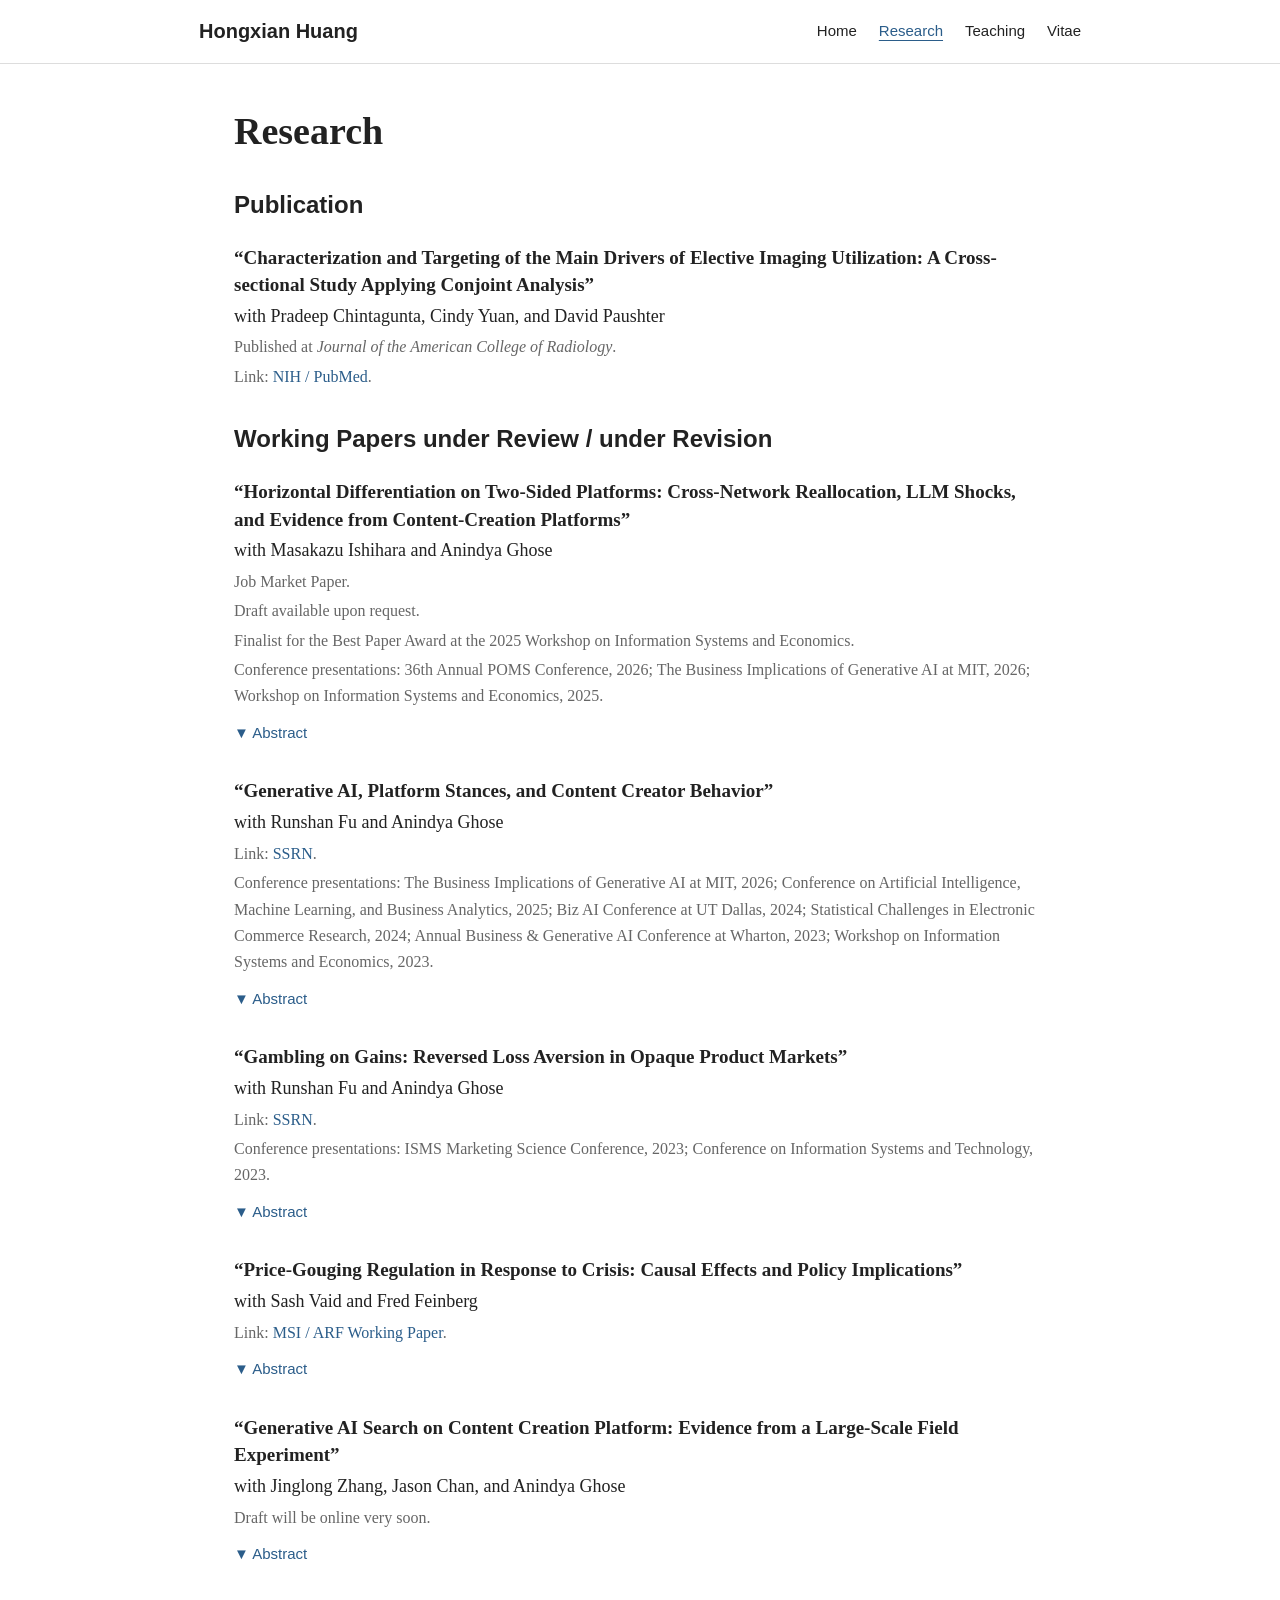
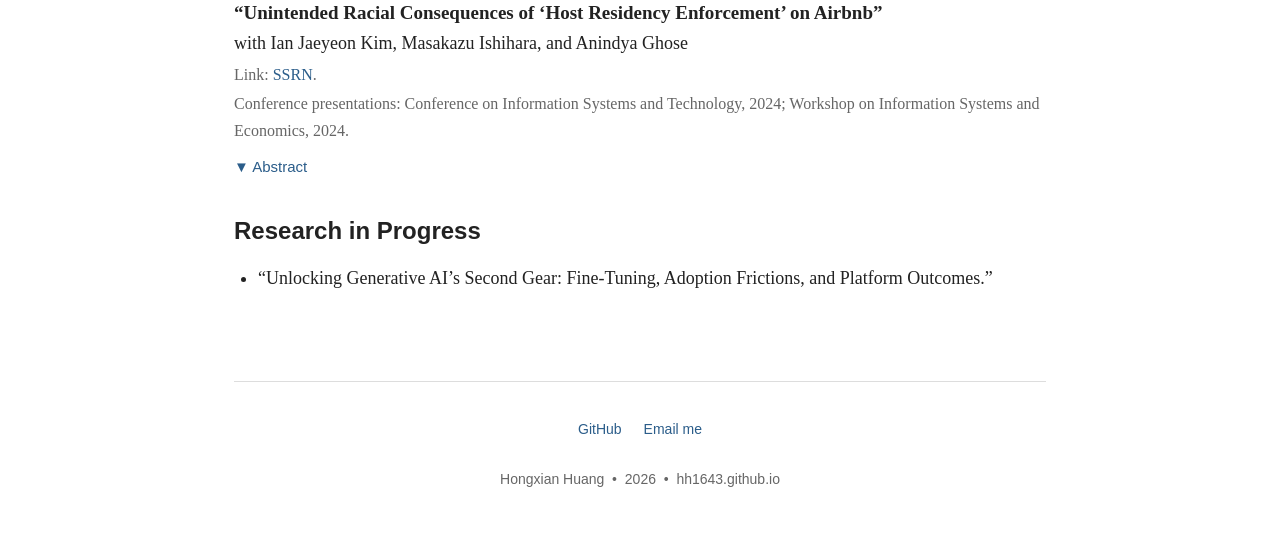
==== commit 8817e46f: "Add files via upload" ====
--- a/research/index.html
+++ b/research/index.html
@@ -4,26 +4,24 @@
   <meta charset="utf-8">
   <meta name="viewport" content="width=device-width, initial-scale=1">
   <title>Research | Hongxian Huang</title>
-  <meta name="description" content="Research by Hongxian Huang on Generative AI/LLMs, digital platforms, consumer search and attention, creator incentives, public policy, and opaque product markets.">
+  <meta name="description" content="Research by Hongxian Huang on Generative AI, digital platforms, content-creation platforms, consumer search and attention, creator incentives, public policy, and opaque product markets.">
   <meta name="robots" content="index, follow">
   <link rel="canonical" href="https://hh1643.github.io/research/">
   <link rel="icon" href="../assets/img/favicon.svg" type="image/svg+xml">
   <link rel="stylesheet" href="../assets/css/style.css">
 </head>
 <body>
-
   <nav class="site-nav" aria-label="Main navigation">
     <div class="nav-inner">
       <a class="brand" href="../">Hongxian Huang</a>
       <div class="nav-links">
         <a class="" href="../">Home</a>
-        <a class="active" href="../research/">Research</a>
-        <a class="" href="../teaching/">Teaching</a>
-        <a class="" href="../vitae/">Vitae</a>
+<a class="active" href="../research/">Research</a>
+<a class="" href="../teaching/">Teaching</a>
+<a class="" href="../vitae/">Vitae</a>
       </div>
     </div>
   </nav>
-
 
   <main class="page">
     <h1>Research</h1>
@@ -40,61 +38,67 @@
       <div class="paper">
         <div class="paper-title">“Horizontal Differentiation on Two-Sided Platforms: Cross-Network Reallocation, LLM Shocks, and Evidence from Content-Creation Platforms”</div>
         <div class="paper-meta">with Masakazu Ishihara and Anindya Ghose</div>
-        <div class="paper-note">Job Market Paper.</div>
-        <div class="paper-note">Draft available upon request.</div>
-        <div class="paper-note">Finalist for the Best Paper Award at the 2025 Workshop on Information Systems and Economics.</div>
-        <div class="paper-note">Conference presentations: 36th Annual POMS Conference, 2026; The Business Implications of Generative AI at MIT, 2026; Workshop on Information Systems and Economics, 2025.</div>
+<div class="paper-note">Job Market Paper.</div>
+<div class="paper-note">Draft available upon request.</div>
+<div class="paper-note">Finalist for the Best Paper Award at the 2025 Workshop on Information Systems and Economics.</div>
+<div class="paper-note">Conference presentations: 36th Annual POMS Conference, 2026; The Business Implications of Generative AI at MIT, 2026; Workshop on Information Systems and Economics, 2025.</div>
         <details class="abstract">
           <summary>▼ Abstract</summary>
+          
           <p>Platforms often expand by organizing a common intermediation function into horizontally differentiated communities, such as topics, categories, or domains that users value differently rather than rank by a common quality metric. This strategy resembles product-line design: added communities may attract new participation but also cannibalize incumbents. We show that two-sidedness fundamentally changes this trade-off. When users on at least one side allocate scarce participation resources across communities and the outside option, an initial reallocation changes participation on the opposite side of the affected communities, and that induced response feeds back into the side where the movement began. We call this mechanism the <em>cross-network reallocation effect</em>. The novel implication is that horizontal differentiation on a two-sided platform is not simply a product-line problem with an additional user side: cross-network feedback can change not only the magnitude but also the sign of platform-wide outcomes.</p>
-          <p>We develop the theory and estimate a dynamic structural model using Stack Exchange, focusing on Stack Overflow and Super User around ChatGPT’s release. In the model, askers choose question volume and difficulty composition, while answerers allocate limited weekly capacity across communities and learn about changes in Stack Overflow’s audience-feedback environment from realized feedback. Counterfactual simulations show three portfolio-level implications. First, added communities increase aggregate activity when they have strong asker-side demand, answerer-side appeal, and cross-network feedback, but weak additions can reduce aggregate activity even when direct operating costs are absent. Second, after localized shocks, unaffected communities can do more than cushion losses: when they retain and amplify enough displaced activity, they can reverse the shock’s aggregate effect. Third, community-targeted policies can raise activity locally while reducing platform-wide activity by drawing effort away from untreated communities that already support substantial activity. These findings introduce a new mechanism linking horizontal differentiation, internal reallocation, and cross-network feedback, and imply that platform expansion, resilience, and community-level governance should be evaluated as portfolio decisions rather than isolated community outcomes.</p>
+          <p>We develop the theory and estimate a dynamic structural model using Stack Exchange, focusing on Stack Overflow and Super User around ChatGPT's release. In the model, askers choose question volume and difficulty composition, while answerers allocate limited weekly capacity across communities and learn about changes in Stack Overflow's audience-feedback environment from realized feedback. Counterfactual simulations show three portfolio-level implications. First, added communities increase aggregate activity when they have strong asker-side demand, answerer-side appeal, and cross-network feedback, but weak additions can reduce aggregate activity even when direct operating costs are absent. Second, after localized shocks, unaffected communities can do more than cushion losses: when they retain and amplify enough displaced activity, they can reverse the shock's aggregate effect. Third, community-targeted policies can raise activity locally while reducing platform-wide activity by drawing effort away from untreated communities that already support substantial activity. These findings introduce a new mechanism linking horizontal differentiation, internal reallocation, and cross-network feedback, and imply that platform expansion, resilience, and community-level governance should be evaluated as portfolio decisions rather than isolated community outcomes.</p>
         </details>
       </div>
       <div class="paper">
         <div class="paper-title">“Generative AI, Platform Stances, and Content Creator Behavior”</div>
         <div class="paper-meta">with Runshan Fu and Anindya Ghose</div>
-        <div class="paper-note">Link: <a href="https://papers.ssrn.com/sol3/papers.cfm?abstract_id=4670714" target="_blank" rel="noopener">SSRN</a>.</div>
-        <div class="paper-note">Conference presentations: The Business Implications of Generative AI at MIT, 2026; Conference on Artificial Intelligence, Machine Learning, and Business Analytics, 2025; Biz AI Conference at UT Dallas, 2024; Statistical Challenges in Electronic Commerce Research, 2024; Annual Business &amp; Generative AI Conference at Wharton, 2023; Workshop on Information Systems and Economics, 2023.</div>
+<div class="paper-note">Link: <a href="https://papers.ssrn.com/sol3/papers.cfm?abstract_id=4670714" target="_blank" rel="noopener">SSRN</a>.</div>
+<div class="paper-note">Conference presentations: The Business Implications of Generative AI at MIT, 2026; Conference on Artificial Intelligence, Machine Learning, and Business Analytics, 2025; Biz AI Conference at UT Dallas, 2024; Statistical Challenges in Electronic Commerce Research, 2024; Annual Business & Generative AI Conference at Wharton, 2023; Workshop on Information Systems and Economics, 2023.</div>
         <details class="abstract">
           <summary>▼ Abstract</summary>
-          <p>Generative Artificial Intelligence (AI) technologies have emerged as a transformative force in the content creator economy. This paper examines how the AI stances signaled by specific platform policy decisions shape creator behavior on visual arts platforms. We leverage two independent natural experiments on leading Chinese platforms: Lofter’s launch of an AI image generator, which signaled a pro-AI stance, and Graffiti Kingdom’s prohibition of AI-generated artwork, which signaled an anti-AI stance. Our analysis shows that creators decreased their activity on Lofter following the AI generator launch, while activity increased on Graffiti Kingdom after the AI prohibition. Multiple lines of evidence show these effects stem from policy-communicated stance signaling: creators respond to what the focal AI policy communicates about AI’s role, the platform’s commitment to human creators, and the future competitive environment for human-created work, rather than merely to specific tool features or enforcement actions. Heterogeneity analysis reveals that higher-popularity, multi-homing, and AI-averse creators show larger activity reductions on Lofter. Through analysis of creator posts, we identify three primary concerns driving resistance: replacement risk, perceived low quality, and copyright infringement. To our knowledge, this is the first paper to causally identify how the AI stance signaled by a platform policy decision affects creator behavior. Our findings have implications for how platforms communicate AI-related policy decisions, and for policymakers on fostering a constructive relationship between AI and human creators.</p>
+          <p>Generative Artificial Intelligence (AI) technologies have emerged as a transformative force in the content creator economy. This paper examines how the AI stances signaled by specific platform policy decisions shape creator behavior on visual arts platforms. We leverage two independent natural experiments on leading Chinese platforms: Lofter’s launch of an AI image generator, which signaled a pro-AI stance, and Graffiti Kingdom’s prohibition of AI-generated artwork, which signaled an anti-AI stance. Our analysis shows that creators decreased their activity on Lofter following the AI generator launch, while activity increased on Graffiti Kingdom after the AI prohibition.</p>
+          <p>Multiple lines of evidence show these effects stem from policy-communicated stance signaling: creators respond to what the focal AI policy communicates about AI’s role, the platform’s commitment to human creators, and the future competitive environment for human-created work, rather than merely to specific tool features or enforcement actions. Heterogeneity analysis reveals that higher-popularity, multi-homing, and AI-averse creators show larger activity reductions on Lofter. Through analysis of creator posts, we identify three primary concerns driving resistance: replacement risk, perceived low quality, and copyright infringement.</p>
+          <p>To our knowledge, this is the first paper to causally identify how the AI stance signaled by a platform policy decision affects creator behavior. Our findings have implications for how platforms communicate AI-related policy decisions, and for policymakers on fostering a constructive relationship between AI and human creators.</p>
         </details>
       </div>
       <div class="paper">
         <div class="paper-title">“Gambling on Gains: Reversed Loss Aversion in Opaque Product Markets”</div>
         <div class="paper-meta">with Runshan Fu and Anindya Ghose</div>
-        <div class="paper-note">Link: <a href="https://papers.ssrn.com/sol3/papers.cfm?abstract_id=4987319" target="_blank" rel="noopener">SSRN</a>.</div>
-        <div class="paper-note">Conference presentations: ISMS Marketing Science Conference, 2023; Conference on Information Systems and Technology, 2023.</div>
+<div class="paper-note">Link: <a href="https://papers.ssrn.com/sol3/papers.cfm?abstract_id=4987319" target="_blank" rel="noopener">SSRN</a>.</div>
+<div class="paper-note">Conference presentations: ISMS Marketing Science Conference, 2023; Conference on Information Systems and Technology, 2023.</div>
         <details class="abstract">
           <summary>▼ Abstract</summary>
           <p>Opaque products, which conceal key attributes until after purchase, have been widely adopted across various industries. Yet, empirical evidence on how such opacity influences consumer demand remains scarce. This study introduces a reference price framework to estimate demand for opaque products, focusing on blind boxes in the online retailing context. Using a unique dataset from a leading e-commerce platform, we estimate heterogeneous consumer preferences through an aggregate random coefficient logit model that incorporates gains and losses relative to reference prices.</p>
-          <p>We uncover a novel behavioral pattern of <em>reversed loss aversion</em>: consumers are more sensitive to gains than to losses when purchasing opaque products. Our findings provide the first empirical validation of this pattern in consumer decision-making using field data and demonstrate that this behavioral tendency makes the demand for opaque products fundamentally different from that of traditional products. The policy simulations show that ignoring reversed loss aversion would lead to misestimated own-price elasticity, resulting in suboptimal pricing strategies and substantial profit losses.</p>
+          <p>We uncover a novel behavioral pattern of reversed loss aversion: consumers are more sensitive to gains than to losses when purchasing opaque products. Our findings provide the first empirical validation of this pattern in consumer decision-making using field data and demonstrate that this behavioral tendency makes the demand for opaque products fundamentally different from that of traditional products. The policy simulations show that ignoring reversed loss aversion would lead to misestimated own-price elasticity, resulting in suboptimal pricing strategies and substantial profit losses.</p>
         </details>
       </div>
       <div class="paper">
         <div class="paper-title">“Price-Gouging Regulation in Response to Crisis: Causal Effects and Policy Implications”</div>
         <div class="paper-meta">with Sash Vaid and Fred Feinberg</div>
-        <div class="paper-note">Link: <a href="https://www.msi.org/working-paper/price-gouging-regulation-in-response-to-crisis-causal-effects-and-policy-implications/" target="_blank" rel="noopener">MSI / ARF Working Paper</a>.</div>
+<div class="paper-note">Link: <a href="https://www.msi.org/working-paper/price-gouging-regulation-in-response-to-crisis-causal-effects-and-policy-implications/" target="_blank" rel="noopener">MSI / ARF Working Paper</a>.</div>
         <details class="abstract">
           <summary>▼ Abstract</summary>
-          <p>Price gouging regulation (PGR) helps ensure that essential goods, e.g., medical supplies or grocery staples, remain affordable and accessible. During the COVID-19 pandemic, PGR was implemented due to widespread reports of price-gouging on such critical items. Extant research offers few insights for policymakers and marketers into how PGR influences consumer spending and sales during crises. Using Generalized Synthetic Control, we examine the overall and relative effectiveness of different types of PGR legislation, as well as the moderating effects of consumer mobility and the enactment of strict price caps. We find that PGR is generally highly effective, especially when it is not overly comprehensive and for products that are “essential” (e.g., paper towels) but not obviously related to preventing contagion (e.g., hand sanitizer). A nonparametric mediation analysis suggests that pricing alone does not fully explain PGR’s overall effectiveness, accounting for roughly 27–55%, depending on product class; moreover, it is strongly moderated by both specific price caps and consumer mobility. We further add a mechanism-focused analysis using Numerator product-category data. To determine which categories are legally essential and theoretically informative, we use eight LLMs to code 1,904 product categories against pandemic price-gouging legal materials, aggregate the ratings with a principal-factor essentiality score, and then isolate three pre-specified classes of mechanism-eligible household essentials. In these categories, hierarchical bootstrap models show modestly lower prices, sharply higher online sales, lower offline sales, and a large shift from offline to online purchasing relative to inessential categories. Our results have direct implications for policymakers deciding whether to enact PGR as well as setting specific design features depending on locality.</p>
+          <p>Price gouging regulation (PGR) helps ensure that essential goods, e.g., medical supplies or grocery staples, remain affordable and accessible. During the COVID-19 pandemic, PGR was implemented due to widespread reports of price-gouging on such critical items. Extant research offers few insights for policymakers and marketers into how PGR influences consumer spending and sales during crises.</p>
+          <p>Using Generalized Synthetic Control, we examine the overall and relative effectiveness of different types of PGR legislation, as well as the moderating effects of consumer mobility and the enactment of strict price caps. We find that PGR is generally highly effective, especially when it is not overly comprehensive and for products that are “essential” (e.g., paper towels) but not obviously related to preventing contagion (e.g., hand sanitizer). A nonparametric mediation analysis suggests that pricing alone does not fully explain PGR’s overall effectiveness, accounting for roughly 27–55%, depending on product class; moreover, it is strongly moderated by both specific price caps and consumer mobility.</p>
+          <p>We further add a mechanism-focused analysis using Numerator product-category data. To determine which categories are legally essential and theoretically informative, we use eight LLMs to code 1,904 product categories against pandemic price-gouging legal materials, aggregate the ratings with a principal-factor essentiality score, and then isolate three pre-specified classes of mechanism-eligible household essentials. In these categories, hierarchical bootstrap models show modestly lower prices, sharply higher online sales, lower offline sales, and a large shift from offline to online purchasing relative to inessential categories. Our results have direct implications for policymakers deciding whether to enact PGR as well as setting specific design features depending on locality.</p>
         </details>
       </div>
       <div class="paper">
         <div class="paper-title">“Generative AI Search on Content Creation Platform: Evidence from a Large-Scale Field Experiment”</div>
         <div class="paper-meta">with Jinglong Zhang, Jason Chan, and Anindya Ghose</div>
-        <div class="paper-note">Draft will be online very soon.</div>
+<div class="paper-note">Draft will be online very soon.</div>
         <details class="abstract">
           <summary>▼ Abstract</summary>
-          <p>Generative AI Search is increasingly being integrated into content creation platforms as an internal platform design feature. By displaying AI-generated content before the conventional ranked list of user-generated content, this design may reduce search frictions and shorten users’ search process, but it may also reduce user-generated content consumption and reallocate visibility and attention across content items and creators. We study these trade-offs using a large-scale randomized field experiment on a leading Chinese content creation platform, involving 100,000 users and 490,324 search sessions. We further complement the experimental data with a query-based content sample of 120 AI-exposed queries to descriptively examine which user-generated content is selected and highlighted by AI-generated content.</p>
-          <p>We find that Generative AI Search does not meaningfully change users’ query submission, but substantially changes what users do after a query is submitted. Users browse and click fewer pieces of user-generated content and spend less UGC-related time. The reduction also extends to downstream consumption, defined as follow-on content-page clicks after users open an initial piece of user-generated content. This effect operates primarily through the extensive margin: fewer submitted search sessions initiate downstream consumption paths, while downstream consumption conditional on initiation does not significantly change. Auxiliary click-path evidence suggests that these paths are not merely mechanical repeat clicks, but often expose users to additional content, creators, and related topics. At the content level, Generative AI Search reallocates attention across the ranking distribution and through an AI-mediated referral channel. Lower-ranked content loses more browsing exposure, while higher-ranked content loses more clicks and UGC-related time. User-generated content cited or highlighted by AI-generated content receives more user attention than otherwise comparable non-referred content in the same session, and the cited or highlighted content tends to have stronger engagement, recency, updating, and query-relevance signals. These findings show that Generative AI Search is a double-edged platform design intervention: it shortens users’ search process, but also reduces consumption of user-generated content, weakens entry into downstream content-consumption paths, and reallocates visibility and attention across content items and creators.</p>
+          
+          <p>Generative AI Search is increasingly being integrated into content creation platforms as an internal platform design feature. By displaying AI-generated content before the conventional ranked list of user-generated content, this design may reduce search frictions and shorten users' search process, but it may also reduce user-generated content consumption and reallocate visibility and attention across content items and creators. We study these trade-offs using a large-scale randomized field experiment on a leading Chinese content creation platform, involving 100,000 users and 490,324 search sessions. We further complement the experimental data with a query-based content sample of 120 AI-exposed queries to descriptively examine which user-generated content is selected and highlighted by AI-generated content.</p>
+          <p>We find that Generative AI Search does not meaningfully change users' query submission, but substantially changes what users do after a query is submitted. Users browse and click fewer pieces of user-generated content and spend less UGC-related time. The reduction also extends to downstream consumption, defined as follow-on content-page clicks after users open an initial piece of user-generated content. This effect operates primarily through the extensive margin: fewer submitted search sessions initiate downstream consumption paths, while downstream consumption conditional on initiation does not significantly change. Auxiliary click-path evidence suggests that these paths are not merely mechanical repeat clicks, but often expose users to additional content, creators, and related topics. At the content level, Generative AI Search reallocates attention across the ranking distribution and through an AI-mediated referral channel. Lower-ranked content loses more browsing exposure, while higher-ranked content loses more clicks and UGC-related time. User-generated content cited or highlighted by AI-generated content receives more user attention than otherwise comparable non-referred content in the same session, and the cited or highlighted content tends to have stronger engagement, recency, updating, and query-relevance signals. These findings show that Generative AI Search is a double-edged platform design intervention: it shortens users' search process, but also reduces consumption of user-generated content, weakens entry into downstream content-consumption paths, and reallocates visibility and attention across content items and creators.</p>
         </details>
       </div>
       <div class="paper">
         <div class="paper-title">“Unintended Racial Consequences of ‘Host Residency Enforcement’ on Airbnb”</div>
         <div class="paper-meta">with Ian Jaeyeon Kim, Masakazu Ishihara, and Anindya Ghose</div>
-        <div class="paper-note">Link: <a href="https://papers.ssrn.com/sol3/papers.cfm?abstract_id=4999588" target="_blank" rel="noopener">SSRN</a>.</div>
-        <div class="paper-note">Conference presentations: Conference on Information Systems and Technology, 2024; Workshop on Information Systems and Economics, 2024.</div>
+<div class="paper-note">Link: <a href="https://papers.ssrn.com/sol3/papers.cfm?abstract_id=4999588" target="_blank" rel="noopener">SSRN</a>.</div>
+<div class="paper-note">Conference presentations: Conference on Information Systems and Technology, 2024; Workshop on Information Systems and Economics, 2024.</div>
         <details class="abstract">
           <summary>▼ Abstract</summary>
           <p>“Host Residency Enforcement” policies have been widely adopted by cities in the US, mandating hosts of short-term rentals to reside in those properties to varying extents. For example, New York City’s “Physical Presence” policy requires hosts to remain present with guests during short-term rentals, while Los Angeles’s “Primary Residence” policy mandates hosts’ residence for at least six months annually. Similar regulations have been widely adopted across other cities. Although these policies aim to address housing issues, they may unintentionally amplify racial disparities due to existing racial discrimination on Airbnb. This paper examines whether and how “Host Residency Enforcement” policies exacerbate these racial disparities on the platform.</p>
@@ -105,9 +109,9 @@
 
     <h2>Research in Progress</h2>
     <ul>
-      <li>“Unlocking Generative AI’s Second Gear: Fine-Tuning, Adoption Frictions, and Platform Outcomes.” Conducting data analysis.</li>
+      <li>“Unlocking Generative AI’s Second Gear: Fine-Tuning, Adoption Frictions, and Platform Outcomes.”</li>
     </ul>
-  </main>
+</main>
 
   <footer class="site-footer">
     <hr>
--- a/assets/css/style.css
+++ b/assets/css/style.css
@@ -333,11 +333,3 @@
     min-width: 180px;
   }
 }
-
-.cv-page .cv-item p {
-  margin: 8px 0 4px;
-}
-
-.cv-page .compact-list {
-  margin-top: 4px;
-}
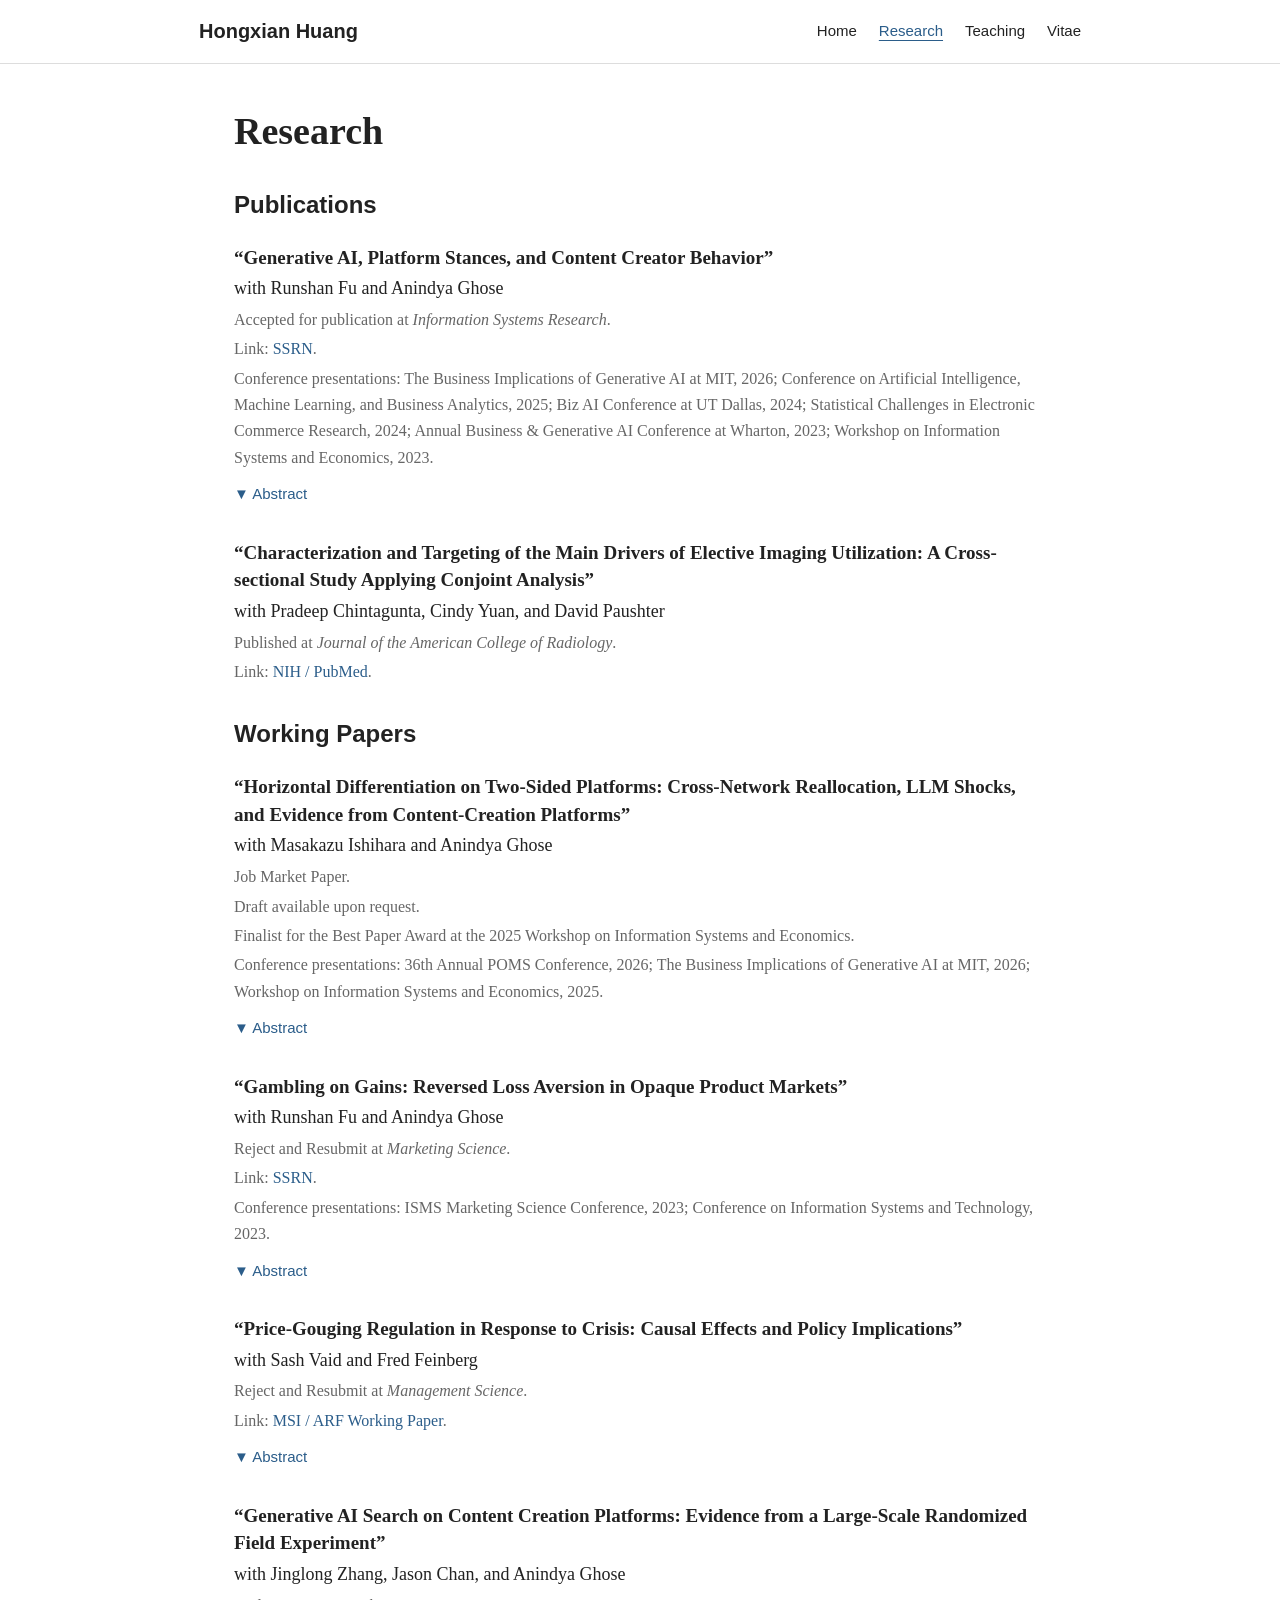
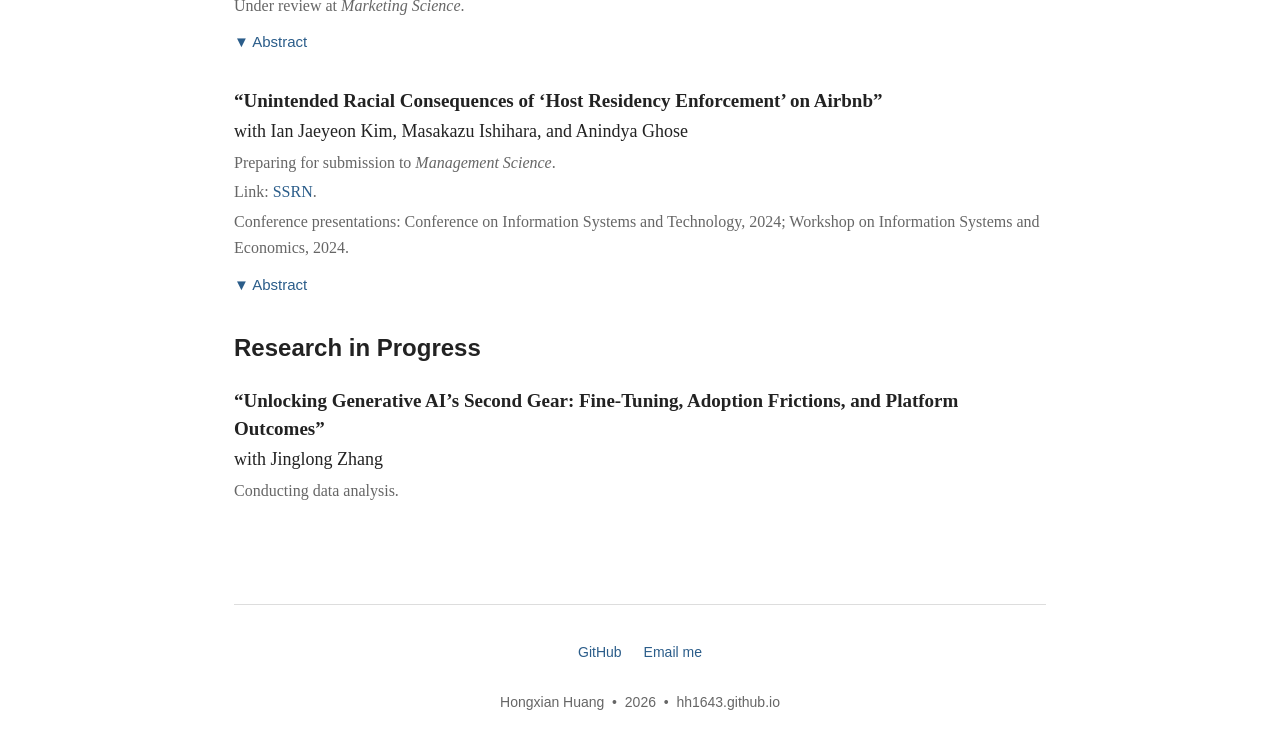
==== commit bacaf8cb: "Add files via upload" ====
--- a/research/index.html
+++ b/research/index.html
@@ -1,125 +1,99 @@
 <!doctype html>
 <html lang="en">
 <head>
-  <meta charset="utf-8">
-  <meta name="viewport" content="width=device-width, initial-scale=1">
-  <title>Research | Hongxian Huang</title>
-  <meta name="description" content="Research by Hongxian Huang on Generative AI, digital platforms, content-creation platforms, consumer search and attention, creator incentives, public policy, and opaque product markets.">
-  <meta name="robots" content="index, follow">
-  <link rel="canonical" href="https://hh1643.github.io/research/">
-  <link rel="icon" href="../assets/img/favicon.svg" type="image/svg+xml">
-  <link rel="stylesheet" href="../assets/css/style.css">
-</head>
+<meta charset="utf-8"/>
+<meta content="width=device-width, initial-scale=1" name="viewport"/>
+<title>Research | Hongxian Huang</title>
+<meta content="Research by Hongxian Huang on Generative AI, digital platforms, content-creation platforms, consumer search and attention, creator incentives, and market design, including work accepted for publication at Information Systems Research." name="description"/>
+<meta content="index, follow" name="robots"/>
+<link href="https://hh1643.github.io/research/" rel="canonical"/>
+<link href="../assets/img/favicon.svg" rel="icon" type="image/svg+xml"/>
+<link href="../assets/css/style.css" rel="stylesheet"/>
+<meta content="Hongxian Huang" name="author"/><meta content="2026-08-03" name="date"/><meta content="website" property="og:type"/><meta content="Research | Hongxian Huang" property="og:title"/><meta content="Research by Hongxian Huang on Generative AI, digital platforms, content-creation platforms, consumer search and attention, creator incentives, and market design, including work accepted for publication at Information Systems Research." property="og:description"/><meta content="https://hh1643.github.io/research/" property="og:url"/></head>
 <body>
-  <nav class="site-nav" aria-label="Main navigation">
-    <div class="nav-inner">
-      <a class="brand" href="../">Hongxian Huang</a>
-      <div class="nav-links">
-        <a class="" href="../">Home</a>
-<a class="active" href="../research/">Research</a>
+<nav aria-label="Main navigation" class="site-nav">
+<div class="nav-inner">
+<a class="brand" href="../">Hongxian Huang</a>
+<div class="nav-links">
+<a class="" href="../">Home</a>
+<a aria-current="page" class="active" href="../research/">Research</a>
 <a class="" href="../teaching/">Teaching</a>
 <a class="" href="../vitae/">Vitae</a>
-      </div>
-    </div>
-  </nav>
+</div>
+</div>
+</nav>
+<main class="page"><h1>Research</h1><h2>Publications</h2><div class="paper">
+<div class="paper-title">“Generative AI, Platform Stances, and Content Creator Behavior”</div>
+<div class="paper-meta">with Runshan Fu and Anindya Ghose</div><div class="paper-note paper-status">Accepted for publication at <em>Information Systems Research</em>.</div>
+<div class="paper-note">Link: <a href="https://papers.ssrn.com/sol3/papers.cfm?abstract_id=4670714" rel="noopener" target="_blank">SSRN</a>.</div>
+<div class="paper-note">Conference presentations: The Business Implications of Generative AI at MIT, 2026; Conference on Artificial Intelligence, Machine Learning, and Business Analytics, 2025; Biz AI Conference at UT Dallas, 2024; Statistical Challenges in Electronic Commerce Research, 2024; Annual Business &amp; Generative AI Conference at Wharton, 2023; Workshop on Information Systems and Economics, 2023.</div>
+<details class="abstract">
+<summary>▼ Abstract</summary>
+<p>Generative Artificial Intelligence (AI) technologies have emerged as a transformative force in the content creator economy. This paper examines how the AI stances signaled by specific platform policy decisions shape creator behavior on visual arts platforms. We leverage two independent natural experiments on leading Chinese platforms: Lofter’s launch of an AI image generator, which signaled a pro-AI stance, and Graffiti Kingdom’s prohibition of AI-generated artwork, which signaled an anti-AI stance. Our analysis shows that creators decreased their activity on Lofter following the AI generator launch, while activity increased on Graffiti Kingdom after the AI prohibition.</p>
+<p>Multiple lines of evidence show these effects stem from policy-communicated stance signaling: creators respond to what the focal AI policy communicates about AI’s role, the platform’s commitment to human creators, and the future competitive environment for human-created work, rather than merely to specific tool features or enforcement actions. Heterogeneity analysis reveals that higher-popularity, multi-homing, and AI-averse creators show larger activity reductions on Lofter. Through analysis of creator posts, we identify three primary concerns driving resistance: replacement risk, perceived low quality, and copyright infringement.</p>
+<p>To our knowledge, this is the first paper to causally identify how the AI stance signaled by a platform policy decision affects creator behavior. Our findings have implications for how platforms communicate AI-related policy decisions, and for policymakers on fostering a constructive relationship between AI and human creators.</p>
+</details>
+</div><div class="paper">
+<div class="paper-title">“Characterization and Targeting of the Main Drivers of Elective Imaging Utilization: A Cross-sectional Study Applying Conjoint Analysis”</div>
+<div class="paper-meta">with Pradeep Chintagunta, Cindy Yuan, and David Paushter</div>
+<div class="paper-note">Published at <em>Journal of the American College of Radiology</em>.</div>
+<div class="paper-note">Link: <a href="https://pubmed.ncbi.nlm.nih.gov/39828000/" rel="noopener" target="_blank">NIH / PubMed</a>.</div>
+</div><h2>Working Papers</h2><div class="paper">
+<div class="paper-title">“Horizontal Differentiation on Two-Sided Platforms: Cross-Network Reallocation, LLM Shocks, and Evidence from Content-Creation Platforms”</div>
+<div class="paper-meta">with Masakazu Ishihara and Anindya Ghose</div>
+<div class="paper-note">Job Market Paper.</div><div class="paper-note">Draft available upon request.</div>
 
-  <main class="page">
-    <h1>Research</h1>
-
-    <h2>Publication</h2>
-      <div class="paper">
-        <div class="paper-title">“Characterization and Targeting of the Main Drivers of Elective Imaging Utilization: A Cross-sectional Study Applying Conjoint Analysis”</div>
-        <div class="paper-meta">with Pradeep Chintagunta, Cindy Yuan, and David Paushter</div>
-        <div class="paper-note">Published at <em>Journal of the American College of Radiology</em>.</div>
-        <div class="paper-note">Link: <a href="https://pubmed.ncbi.nlm.nih.gov/39828000/" target="_blank" rel="noopener">NIH / PubMed</a>.</div>
-      </div>
-
-    <h2>Working Papers under Review / under Revision</h2>
-      <div class="paper">
-        <div class="paper-title">“Horizontal Differentiation on Two-Sided Platforms: Cross-Network Reallocation, LLM Shocks, and Evidence from Content-Creation Platforms”</div>
-        <div class="paper-meta">with Masakazu Ishihara and Anindya Ghose</div>
-<div class="paper-note">Job Market Paper.</div>
-<div class="paper-note">Draft available upon request.</div>
 <div class="paper-note">Finalist for the Best Paper Award at the 2025 Workshop on Information Systems and Economics.</div>
 <div class="paper-note">Conference presentations: 36th Annual POMS Conference, 2026; The Business Implications of Generative AI at MIT, 2026; Workshop on Information Systems and Economics, 2025.</div>
-        <details class="abstract">
-          <summary>▼ Abstract</summary>
-          
-          <p>Platforms often expand by organizing a common intermediation function into horizontally differentiated communities, such as topics, categories, or domains that users value differently rather than rank by a common quality metric. This strategy resembles product-line design: added communities may attract new participation but also cannibalize incumbents. We show that two-sidedness fundamentally changes this trade-off. When users on at least one side allocate scarce participation resources across communities and the outside option, an initial reallocation changes participation on the opposite side of the affected communities, and that induced response feeds back into the side where the movement began. We call this mechanism the <em>cross-network reallocation effect</em>. The novel implication is that horizontal differentiation on a two-sided platform is not simply a product-line problem with an additional user side: cross-network feedback can change not only the magnitude but also the sign of platform-wide outcomes.</p>
-          <p>We develop the theory and estimate a dynamic structural model using Stack Exchange, focusing on Stack Overflow and Super User around ChatGPT's release. In the model, askers choose question volume and difficulty composition, while answerers allocate limited weekly capacity across communities and learn about changes in Stack Overflow's audience-feedback environment from realized feedback. Counterfactual simulations show three portfolio-level implications. First, added communities increase aggregate activity when they have strong asker-side demand, answerer-side appeal, and cross-network feedback, but weak additions can reduce aggregate activity even when direct operating costs are absent. Second, after localized shocks, unaffected communities can do more than cushion losses: when they retain and amplify enough displaced activity, they can reverse the shock's aggregate effect. Third, community-targeted policies can raise activity locally while reducing platform-wide activity by drawing effort away from untreated communities that already support substantial activity. These findings introduce a new mechanism linking horizontal differentiation, internal reallocation, and cross-network feedback, and imply that platform expansion, resilience, and community-level governance should be evaluated as portfolio decisions rather than isolated community outcomes.</p>
-        </details>
-      </div>
-      <div class="paper">
-        <div class="paper-title">“Generative AI, Platform Stances, and Content Creator Behavior”</div>
-        <div class="paper-meta">with Runshan Fu and Anindya Ghose</div>
-<div class="paper-note">Link: <a href="https://papers.ssrn.com/sol3/papers.cfm?abstract_id=4670714" target="_blank" rel="noopener">SSRN</a>.</div>
-<div class="paper-note">Conference presentations: The Business Implications of Generative AI at MIT, 2026; Conference on Artificial Intelligence, Machine Learning, and Business Analytics, 2025; Biz AI Conference at UT Dallas, 2024; Statistical Challenges in Electronic Commerce Research, 2024; Annual Business & Generative AI Conference at Wharton, 2023; Workshop on Information Systems and Economics, 2023.</div>
-        <details class="abstract">
-          <summary>▼ Abstract</summary>
-          <p>Generative Artificial Intelligence (AI) technologies have emerged as a transformative force in the content creator economy. This paper examines how the AI stances signaled by specific platform policy decisions shape creator behavior on visual arts platforms. We leverage two independent natural experiments on leading Chinese platforms: Lofter’s launch of an AI image generator, which signaled a pro-AI stance, and Graffiti Kingdom’s prohibition of AI-generated artwork, which signaled an anti-AI stance. Our analysis shows that creators decreased their activity on Lofter following the AI generator launch, while activity increased on Graffiti Kingdom after the AI prohibition.</p>
-          <p>Multiple lines of evidence show these effects stem from policy-communicated stance signaling: creators respond to what the focal AI policy communicates about AI’s role, the platform’s commitment to human creators, and the future competitive environment for human-created work, rather than merely to specific tool features or enforcement actions. Heterogeneity analysis reveals that higher-popularity, multi-homing, and AI-averse creators show larger activity reductions on Lofter. Through analysis of creator posts, we identify three primary concerns driving resistance: replacement risk, perceived low quality, and copyright infringement.</p>
-          <p>To our knowledge, this is the first paper to causally identify how the AI stance signaled by a platform policy decision affects creator behavior. Our findings have implications for how platforms communicate AI-related policy decisions, and for policymakers on fostering a constructive relationship between AI and human creators.</p>
-        </details>
-      </div>
-      <div class="paper">
-        <div class="paper-title">“Gambling on Gains: Reversed Loss Aversion in Opaque Product Markets”</div>
-        <div class="paper-meta">with Runshan Fu and Anindya Ghose</div>
-<div class="paper-note">Link: <a href="https://papers.ssrn.com/sol3/papers.cfm?abstract_id=4987319" target="_blank" rel="noopener">SSRN</a>.</div>
+<details class="abstract">
+<summary>▼ Abstract</summary>
+<p>Platforms often expand by organizing a common intermediation function into horizontally differentiated communities, such as topics, categories, or domains that users value differently rather than rank by a common quality metric. This strategy resembles product-line design: added communities may attract new participation but also cannibalize incumbents. We show that two-sidedness fundamentally changes this trade-off. When users on at least one side allocate scarce participation resources across communities and the outside option, an initial reallocation changes participation on the opposite side of the affected communities, and that induced response feeds back into the side where the movement began. We call this mechanism the <em>cross-network reallocation effect</em>. The novel implication is that horizontal differentiation on a two-sided platform is not simply a product-line problem with an additional user side: cross-network feedback can change not only the magnitude but also the sign of platform-wide outcomes.</p>
+<p>We develop the theory and estimate a dynamic structural model using Stack Exchange, focusing on Stack Overflow and Super User around ChatGPT's release. In the model, askers choose question volume and difficulty composition, while answerers allocate limited weekly capacity across communities and learn about changes in Stack Overflow's audience-feedback environment from realized feedback. Counterfactual simulations show three portfolio-level implications. First, added communities increase aggregate activity when they have strong asker-side demand, answerer-side appeal, and cross-network feedback, but weak additions can reduce aggregate activity even when direct operating costs are absent. Second, after localized shocks, unaffected communities can do more than cushion losses: when they retain and amplify enough displaced activity, they can reverse the shock's aggregate effect. Third, community-targeted policies can raise activity locally while reducing platform-wide activity by drawing effort away from untreated communities that already support substantial activity. These findings introduce a new mechanism linking horizontal differentiation, internal reallocation, and cross-network feedback, and imply that platform expansion, resilience, and community-level governance should be evaluated as portfolio decisions rather than isolated community outcomes.</p>
+</details>
+</div><div class="paper">
+<div class="paper-title">“Gambling on Gains: Reversed Loss Aversion in Opaque Product Markets”</div>
+<div class="paper-meta">with Runshan Fu and Anindya Ghose</div><div class="paper-note paper-status">Reject and Resubmit at <em>Marketing Science</em>.</div>
+<div class="paper-note">Link: <a href="https://papers.ssrn.com/sol3/papers.cfm?abstract_id=4987319" rel="noopener" target="_blank">SSRN</a>.</div>
 <div class="paper-note">Conference presentations: ISMS Marketing Science Conference, 2023; Conference on Information Systems and Technology, 2023.</div>
-        <details class="abstract">
-          <summary>▼ Abstract</summary>
-          <p>Opaque products, which conceal key attributes until after purchase, have been widely adopted across various industries. Yet, empirical evidence on how such opacity influences consumer demand remains scarce. This study introduces a reference price framework to estimate demand for opaque products, focusing on blind boxes in the online retailing context. Using a unique dataset from a leading e-commerce platform, we estimate heterogeneous consumer preferences through an aggregate random coefficient logit model that incorporates gains and losses relative to reference prices.</p>
-          <p>We uncover a novel behavioral pattern of reversed loss aversion: consumers are more sensitive to gains than to losses when purchasing opaque products. Our findings provide the first empirical validation of this pattern in consumer decision-making using field data and demonstrate that this behavioral tendency makes the demand for opaque products fundamentally different from that of traditional products. The policy simulations show that ignoring reversed loss aversion would lead to misestimated own-price elasticity, resulting in suboptimal pricing strategies and substantial profit losses.</p>
-        </details>
-      </div>
-      <div class="paper">
-        <div class="paper-title">“Price-Gouging Regulation in Response to Crisis: Causal Effects and Policy Implications”</div>
-        <div class="paper-meta">with Sash Vaid and Fred Feinberg</div>
-<div class="paper-note">Link: <a href="https://www.msi.org/working-paper/price-gouging-regulation-in-response-to-crisis-causal-effects-and-policy-implications/" target="_blank" rel="noopener">MSI / ARF Working Paper</a>.</div>
-        <details class="abstract">
-          <summary>▼ Abstract</summary>
-          <p>Price gouging regulation (PGR) helps ensure that essential goods, e.g., medical supplies or grocery staples, remain affordable and accessible. During the COVID-19 pandemic, PGR was implemented due to widespread reports of price-gouging on such critical items. Extant research offers few insights for policymakers and marketers into how PGR influences consumer spending and sales during crises.</p>
-          <p>Using Generalized Synthetic Control, we examine the overall and relative effectiveness of different types of PGR legislation, as well as the moderating effects of consumer mobility and the enactment of strict price caps. We find that PGR is generally highly effective, especially when it is not overly comprehensive and for products that are “essential” (e.g., paper towels) but not obviously related to preventing contagion (e.g., hand sanitizer). A nonparametric mediation analysis suggests that pricing alone does not fully explain PGR’s overall effectiveness, accounting for roughly 27–55%, depending on product class; moreover, it is strongly moderated by both specific price caps and consumer mobility.</p>
-          <p>We further add a mechanism-focused analysis using Numerator product-category data. To determine which categories are legally essential and theoretically informative, we use eight LLMs to code 1,904 product categories against pandemic price-gouging legal materials, aggregate the ratings with a principal-factor essentiality score, and then isolate three pre-specified classes of mechanism-eligible household essentials. In these categories, hierarchical bootstrap models show modestly lower prices, sharply higher online sales, lower offline sales, and a large shift from offline to online purchasing relative to inessential categories. Our results have direct implications for policymakers deciding whether to enact PGR as well as setting specific design features depending on locality.</p>
-        </details>
-      </div>
-      <div class="paper">
-        <div class="paper-title">“Generative AI Search on Content Creation Platform: Evidence from a Large-Scale Field Experiment”</div>
-        <div class="paper-meta">with Jinglong Zhang, Jason Chan, and Anindya Ghose</div>
-<div class="paper-note">Draft will be online very soon.</div>
-        <details class="abstract">
-          <summary>▼ Abstract</summary>
-          
-          <p>Generative AI Search is increasingly being integrated into content creation platforms as an internal platform design feature. By displaying AI-generated content before the conventional ranked list of user-generated content, this design may reduce search frictions and shorten users' search process, but it may also reduce user-generated content consumption and reallocate visibility and attention across content items and creators. We study these trade-offs using a large-scale randomized field experiment on a leading Chinese content creation platform, involving 100,000 users and 490,324 search sessions. We further complement the experimental data with a query-based content sample of 120 AI-exposed queries to descriptively examine which user-generated content is selected and highlighted by AI-generated content.</p>
-          <p>We find that Generative AI Search does not meaningfully change users' query submission, but substantially changes what users do after a query is submitted. Users browse and click fewer pieces of user-generated content and spend less UGC-related time. The reduction also extends to downstream consumption, defined as follow-on content-page clicks after users open an initial piece of user-generated content. This effect operates primarily through the extensive margin: fewer submitted search sessions initiate downstream consumption paths, while downstream consumption conditional on initiation does not significantly change. Auxiliary click-path evidence suggests that these paths are not merely mechanical repeat clicks, but often expose users to additional content, creators, and related topics. At the content level, Generative AI Search reallocates attention across the ranking distribution and through an AI-mediated referral channel. Lower-ranked content loses more browsing exposure, while higher-ranked content loses more clicks and UGC-related time. User-generated content cited or highlighted by AI-generated content receives more user attention than otherwise comparable non-referred content in the same session, and the cited or highlighted content tends to have stronger engagement, recency, updating, and query-relevance signals. These findings show that Generative AI Search is a double-edged platform design intervention: it shortens users' search process, but also reduces consumption of user-generated content, weakens entry into downstream content-consumption paths, and reallocates visibility and attention across content items and creators.</p>
-        </details>
-      </div>
-      <div class="paper">
-        <div class="paper-title">“Unintended Racial Consequences of ‘Host Residency Enforcement’ on Airbnb”</div>
-        <div class="paper-meta">with Ian Jaeyeon Kim, Masakazu Ishihara, and Anindya Ghose</div>
-<div class="paper-note">Link: <a href="https://papers.ssrn.com/sol3/papers.cfm?abstract_id=4999588" target="_blank" rel="noopener">SSRN</a>.</div>
+<details class="abstract">
+<summary>▼ Abstract</summary>
+<p>Opaque products, which conceal key attributes until after purchase, have been widely adopted across various industries. Yet, empirical evidence on how such opacity influences consumer demand remains scarce. This study introduces a reference price framework to estimate demand for opaque products, focusing on blind boxes in the online retailing context. Using a unique dataset from a leading e-commerce platform, we estimate heterogeneous consumer preferences through an aggregate random coefficient logit model that incorporates gains and losses relative to reference prices.</p>
+<p>We uncover a novel behavioral pattern of reversed loss aversion: consumers are more sensitive to gains than to losses when purchasing opaque products. Our findings provide the first empirical validation of this pattern in consumer decision-making using field data and demonstrate that this behavioral tendency makes the demand for opaque products fundamentally different from that of traditional products. The policy simulations show that ignoring reversed loss aversion would lead to misestimated own-price elasticity, resulting in suboptimal pricing strategies and substantial profit losses.</p>
+</details>
+</div><div class="paper">
+<div class="paper-title">“Price-Gouging Regulation in Response to Crisis: Causal Effects and Policy Implications”</div>
+<div class="paper-meta">with Sash Vaid and Fred Feinberg</div><div class="paper-note paper-status">Reject and Resubmit at <em>Management Science</em>.</div>
+<div class="paper-note">Link: <a href="https://www.msi.org/working-paper/price-gouging-regulation-in-response-to-crisis-causal-effects-and-policy-implications/" rel="noopener" target="_blank">MSI / ARF Working Paper</a>.</div>
+<details class="abstract">
+<summary>▼ Abstract</summary>
+<p>Price gouging regulation (PGR) helps ensure that essential goods, e.g., medical supplies or grocery staples, remain affordable and accessible. During the COVID-19 pandemic, PGR was implemented due to widespread reports of price-gouging on such critical items. Extant research offers few insights for policymakers and marketers into how PGR influences consumer spending and sales during crises.</p>
+<p>Using Generalized Synthetic Control, we examine the overall and relative effectiveness of different types of PGR legislation, as well as the moderating effects of consumer mobility and the enactment of strict price caps. We find that PGR is generally highly effective, especially when it is not overly comprehensive and for products that are “essential” (e.g., paper towels) but not obviously related to preventing contagion (e.g., hand sanitizer). A nonparametric mediation analysis suggests that pricing alone does not fully explain PGR’s overall effectiveness, accounting for roughly 27–55%, depending on product class; moreover, it is strongly moderated by both specific price caps and consumer mobility.</p>
+<p>We further add a mechanism-focused analysis using Numerator product-category data. To determine which categories are legally essential and theoretically informative, we use eight LLMs to code 1,904 product categories against pandemic price-gouging legal materials, aggregate the ratings with a principal-factor essentiality score, and then isolate three pre-specified classes of mechanism-eligible household essentials. In these categories, hierarchical bootstrap models show modestly lower prices, sharply higher online sales, lower offline sales, and a large shift from offline to online purchasing relative to inessential categories. Our results have direct implications for policymakers deciding whether to enact PGR as well as setting specific design features depending on locality.</p>
+</details>
+</div><div class="paper">
+<div class="paper-title">“Generative AI Search on Content Creation Platforms: Evidence from a Large-Scale Randomized Field Experiment”</div>
+<div class="paper-meta">with Jinglong Zhang, Jason Chan, and Anindya Ghose</div><div class="paper-note paper-status">Under review at <em>Marketing Science</em>.</div>
+
+<details class="abstract"><summary>▼ Abstract</summary><p>Generative AI Search is an emerging platform-owned search-interface design that places AI-generated content above conventional ranked search results. For eligible queries, it provides users with a synthesized natural-language answer before they inspect or click the underlying sources, shifting the search experience from a retrieval-first, search-and-click model toward an answer-first format. On content creation platforms, where creator-supplied content is itself the informational product users seek, this design may affect both how often users search and how they subsequently consume the underlying content. Using a large-scale randomized field experiment involving 100,000 users on a leading Chinese content creation platform, we examine these two behavioral margins jointly. Treatment-group users received AI-generated content above the conventional ranked user-generated content (UGC) list when a submitted query satisfied the platform’s triggering rule for objective or sufficiently standardized experience-based answers, whereas control-group users always saw only the conventional ranked list.</p><p>Our results reveal a scale–intensity trade-off in content consumption. Generative AI Search expands the extensive margin of information seeking: users search more frequently, on more days, and across a wider range of content categories and semantic topics. This expansion spans all six substantive search intents, including those less aligned with the platform’s triggering rule. On the intensive margin, however, users who search consume less creator-supplied content per session: they browse and click less UGC. Despite this within-session contraction, aggregate UGC browsing and clicking increase, and more search sessions initiate downstream content consumption, which refers to subsequent within-platform content-page clicks after a user opens an initial piece of UGC from the search-results page. An activity–intensity decomposition shows that the expansion in search activity more than offsets the decline in pooled content consumption per session. Thus, Generative AI Search can reduce the consumption of creator-supplied content within individual sessions while increasing its aggregate consumption, demonstrating why lower per-session consumption need not imply lower overall demand for creator-supplied content.</p></details>
+</div><div class="paper">
+<div class="paper-title">“Unintended Racial Consequences of ‘Host Residency Enforcement’ on Airbnb”</div>
+<div class="paper-meta">with Ian Jaeyeon Kim, Masakazu Ishihara, and Anindya Ghose</div><div class="paper-note paper-status">Preparing for submission to <em>Management Science</em>.</div>
+<div class="paper-note">Link: <a href="https://papers.ssrn.com/sol3/papers.cfm?abstract_id=4999588" rel="noopener" target="_blank">SSRN</a>.</div>
 <div class="paper-note">Conference presentations: Conference on Information Systems and Technology, 2024; Workshop on Information Systems and Economics, 2024.</div>
-        <details class="abstract">
-          <summary>▼ Abstract</summary>
-          <p>“Host Residency Enforcement” policies have been widely adopted by cities in the US, mandating hosts of short-term rentals to reside in those properties to varying extents. For example, New York City’s “Physical Presence” policy requires hosts to remain present with guests during short-term rentals, while Los Angeles’s “Primary Residence” policy mandates hosts’ residence for at least six months annually. Similar regulations have been widely adopted across other cities. Although these policies aim to address housing issues, they may unintentionally amplify racial disparities due to existing racial discrimination on Airbnb. This paper examines whether and how “Host Residency Enforcement” policies exacerbate these racial disparities on the platform.</p>
-          <p>Our findings indicate that NYC’s “Physical Presence” policy increased the daily revenue gap between minority hosts (i.e., Hispanic and Black hosts) and White hosts by approximately $12. Similarly, LA’s “Primary Residence” policy widened the revenue disparity specifically between Black and White hosts by about $8, while having no significant effect on the gap between Hispanic and White hosts. Additionally, on the supply side, both policies increased the gap in the likelihood of listings remaining active between minority and White hosts; however, in LA, this effect was statistically significant only among Hispanic hosts. Moderating analysis further indicates that neighborhoods with higher income, higher proportions of White residents, and more native-born residents (i.e., neighborhoods with higher socioeconomic status) mitigate these exacerbated racial disparities. Additionally, listings signaling higher quality through their overall Airbnb ratings experienced reduced disparities. This finding suggests that statistical discrimination, primarily driven by information asymmetry, serves as a key underlying mechanism. Lastly, minority female hosts were disproportionately negatively affected compared to minority male hosts, highlighting intersectional discrimination. Although our analysis specifically focuses on NYC and LA, our findings can be generalized to other cities that have implemented the same or similar policies, as NYC and LA represent opposite ends of the regulatory stringency spectrum.</p>
-          <p>Our study is the first to demonstrate that the widely adopted “Host Residency Enforcement” policies can unintentionally amplify racial disparities on Airbnb, illustrating an important but understudied interaction between public policy and existing discrimination on online platforms. Drawing from our findings, we offer several practical recommendations for policymakers and online platforms.</p>
-        </details>
-      </div>
-
-    <h2>Research in Progress</h2>
-    <ul>
-      <li>“Unlocking Generative AI’s Second Gear: Fine-Tuning, Adoption Frictions, and Platform Outcomes.”</li>
-    </ul>
-</main>
-
-  <footer class="site-footer">
-    <hr>
-    <ul class="footer-links">
-      <li><a href="https://github.com/hh1643">GitHub</a></li>
-      <li><a href="mailto:hh1643@stern.nyu.edu">Email me</a></li>
-    </ul>
-    <div>Hongxian Huang &nbsp;&bull;&nbsp; 2026 &nbsp;&bull;&nbsp; hh1643.github.io</div>
-  </footer>
+<details class="abstract">
+<summary>▼ Abstract</summary>
+<p>“Host Residency Enforcement” policies have been widely adopted by cities in the US, mandating hosts of short-term rentals to reside in those properties to varying extents. For example, New York City’s “Physical Presence” policy requires hosts to remain present with guests during short-term rentals, while Los Angeles’s “Primary Residence” policy mandates hosts’ residence for at least six months annually. Similar regulations have been widely adopted across other cities. Although these policies aim to address housing issues, they may unintentionally amplify racial disparities due to existing racial discrimination on Airbnb. This paper examines whether and how “Host Residency Enforcement” policies exacerbate these racial disparities on the platform.</p>
+<p>Our findings indicate that NYC’s “Physical Presence” policy increased the daily revenue gap between minority hosts (i.e., Hispanic and Black hosts) and White hosts by approximately $12. Similarly, LA’s “Primary Residence” policy widened the revenue disparity specifically between Black and White hosts by about $8, while having no significant effect on the gap between Hispanic and White hosts. Additionally, on the supply side, both policies increased the gap in the likelihood of listings remaining active between minority and White hosts; however, in LA, this effect was statistically significant only among Hispanic hosts. Moderating analysis further indicates that neighborhoods with higher income, higher proportions of White residents, and more native-born residents (i.e., neighborhoods with higher socioeconomic status) mitigate these exacerbated racial disparities. Additionally, listings signaling higher quality through their overall Airbnb ratings experienced reduced disparities. This finding suggests that statistical discrimination, primarily driven by information asymmetry, serves as a key underlying mechanism. Lastly, minority female hosts were disproportionately negatively affected compared to minority male hosts, highlighting intersectional discrimination. Although our analysis specifically focuses on NYC and LA, our findings can be generalized to other cities that have implemented the same or similar policies, as NYC and LA represent opposite ends of the regulatory stringency spectrum.</p>
+<p>Our study is the first to demonstrate that the widely adopted “Host Residency Enforcement” policies can unintentionally amplify racial disparities on Airbnb, illustrating an important but understudied interaction between public policy and existing discrimination on online platforms. Drawing from our findings, we offer several practical recommendations for policymakers and online platforms.</p>
+</details>
+</div><h2>Research in Progress</h2><div class="paper"><div class="paper-title">“Unlocking Generative AI’s Second Gear: Fine-Tuning, Adoption Frictions, and Platform Outcomes”</div><div class="paper-meta">with Jinglong Zhang</div><div class="paper-note">Conducting data analysis.</div></div></main>
+<footer class="site-footer">
+<hr/>
+<ul class="footer-links">
+<li><a href="https://github.com/hh1643">GitHub</a></li>
+<li><a href="mailto:hh1643@stern.nyu.edu">Email me</a></li>
+</ul>
+<div>Hongxian Huang  •  2026  •  hh1643.github.io</div>
+</footer>
 </body>
-</html>
+</html>
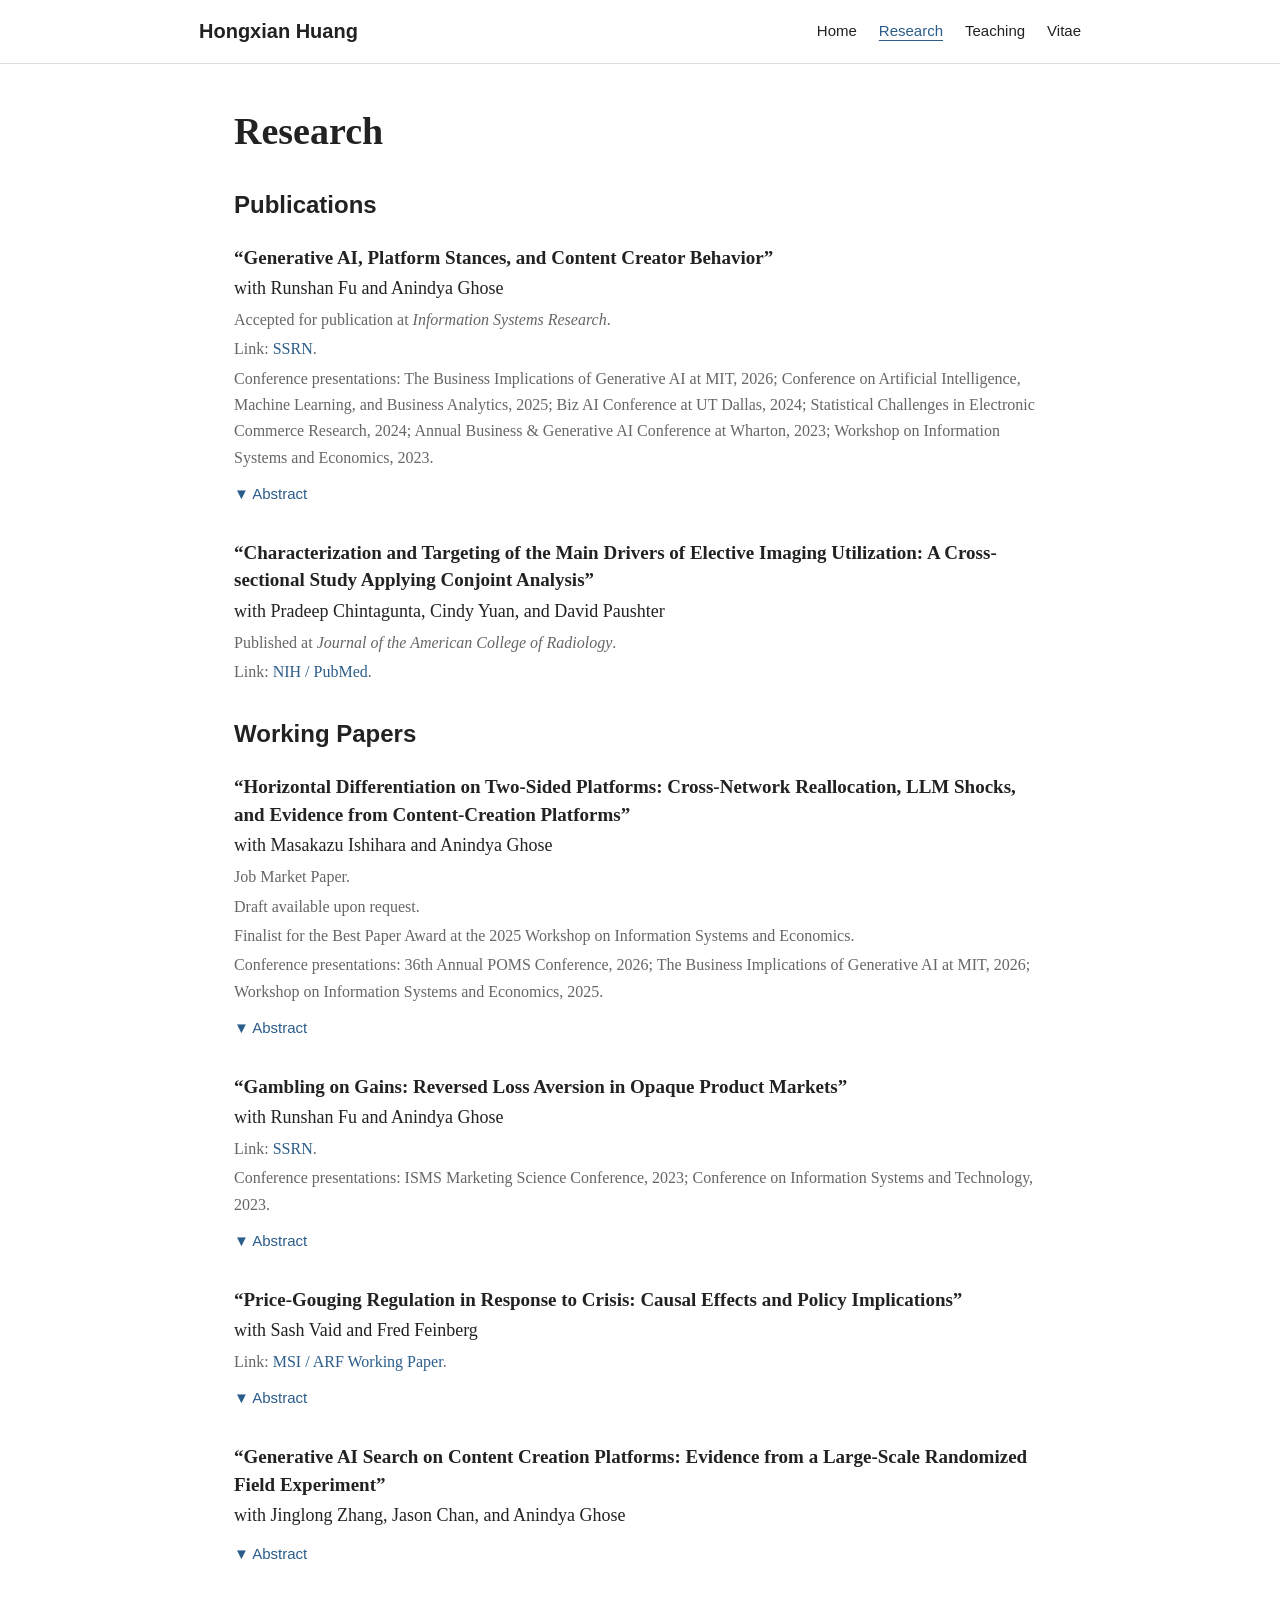
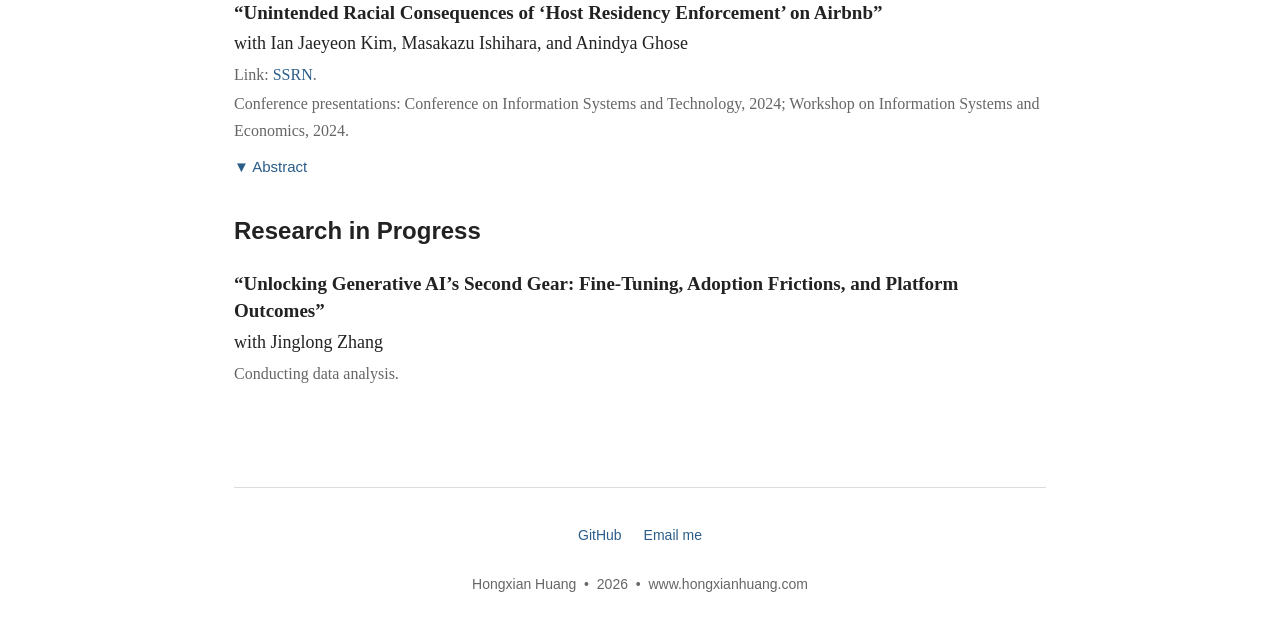
==== commit e74aa8e9: "Add files via upload" ====
--- a/research/index.html
+++ b/research/index.html
@@ -6,10 +6,10 @@
 <title>Research | Hongxian Huang</title>
 <meta content="Research by Hongxian Huang on Generative AI, digital platforms, content-creation platforms, consumer search and attention, creator incentives, and market design, including work accepted for publication at Information Systems Research." name="description"/>
 <meta content="index, follow" name="robots"/>
-<link href="https://hh1643.github.io/research/" rel="canonical"/>
+<link href="https://www.hongxianhuang.com/research/" rel="canonical"/>
 <link href="../assets/img/favicon.svg" rel="icon" type="image/svg+xml"/>
 <link href="../assets/css/style.css" rel="stylesheet"/>
-<meta content="Hongxian Huang" name="author"/><meta content="2026-08-03" name="date"/><meta content="website" property="og:type"/><meta content="Research | Hongxian Huang" property="og:title"/><meta content="Research by Hongxian Huang on Generative AI, digital platforms, content-creation platforms, consumer search and attention, creator incentives, and market design, including work accepted for publication at Information Systems Research." property="og:description"/><meta content="https://hh1643.github.io/research/" property="og:url"/></head>
+<meta content="Hongxian Huang" name="author"/><meta content="2026-08-05" name="date"/><meta content="website" property="og:type"/><meta content="Research | Hongxian Huang" property="og:title"/><meta content="Research by Hongxian Huang on Generative AI, digital platforms, content-creation platforms, consumer search and attention, creator incentives, and market design, including work accepted for publication at Information Systems Research." property="og:description"/><meta content="https://www.hongxianhuang.com/research/" property="og:url"/></head>
 <body>
 <nav aria-label="Main navigation" class="site-nav">
 <div class="nav-inner">
@@ -52,7 +52,7 @@
 </details>
 </div><div class="paper">
 <div class="paper-title">“Gambling on Gains: Reversed Loss Aversion in Opaque Product Markets”</div>
-<div class="paper-meta">with Runshan Fu and Anindya Ghose</div><div class="paper-note paper-status">Reject and Resubmit at <em>Marketing Science</em>.</div>
+<div class="paper-meta">with Runshan Fu and Anindya Ghose</div>
 <div class="paper-note">Link: <a href="https://papers.ssrn.com/sol3/papers.cfm?abstract_id=4987319" rel="noopener" target="_blank">SSRN</a>.</div>
 <div class="paper-note">Conference presentations: ISMS Marketing Science Conference, 2023; Conference on Information Systems and Technology, 2023.</div>
 <details class="abstract">
@@ -62,7 +62,7 @@
 </details>
 </div><div class="paper">
 <div class="paper-title">“Price-Gouging Regulation in Response to Crisis: Causal Effects and Policy Implications”</div>
-<div class="paper-meta">with Sash Vaid and Fred Feinberg</div><div class="paper-note paper-status">Reject and Resubmit at <em>Management Science</em>.</div>
+<div class="paper-meta">with Sash Vaid and Fred Feinberg</div>
 <div class="paper-note">Link: <a href="https://www.msi.org/working-paper/price-gouging-regulation-in-response-to-crisis-causal-effects-and-policy-implications/" rel="noopener" target="_blank">MSI / ARF Working Paper</a>.</div>
 <details class="abstract">
 <summary>▼ Abstract</summary>
@@ -72,12 +72,12 @@
 </details>
 </div><div class="paper">
 <div class="paper-title">“Generative AI Search on Content Creation Platforms: Evidence from a Large-Scale Randomized Field Experiment”</div>
-<div class="paper-meta">with Jinglong Zhang, Jason Chan, and Anindya Ghose</div><div class="paper-note paper-status">Under review at <em>Marketing Science</em>.</div>
+<div class="paper-meta">with Jinglong Zhang, Jason Chan, and Anindya Ghose</div>
 
 <details class="abstract"><summary>▼ Abstract</summary><p>Generative AI Search is an emerging platform-owned search-interface design that places AI-generated content above conventional ranked search results. For eligible queries, it provides users with a synthesized natural-language answer before they inspect or click the underlying sources, shifting the search experience from a retrieval-first, search-and-click model toward an answer-first format. On content creation platforms, where creator-supplied content is itself the informational product users seek, this design may affect both how often users search and how they subsequently consume the underlying content. Using a large-scale randomized field experiment involving 100,000 users on a leading Chinese content creation platform, we examine these two behavioral margins jointly. Treatment-group users received AI-generated content above the conventional ranked user-generated content (UGC) list when a submitted query satisfied the platform’s triggering rule for objective or sufficiently standardized experience-based answers, whereas control-group users always saw only the conventional ranked list.</p><p>Our results reveal a scale–intensity trade-off in content consumption. Generative AI Search expands the extensive margin of information seeking: users search more frequently, on more days, and across a wider range of content categories and semantic topics. This expansion spans all six substantive search intents, including those less aligned with the platform’s triggering rule. On the intensive margin, however, users who search consume less creator-supplied content per session: they browse and click less UGC. Despite this within-session contraction, aggregate UGC browsing and clicking increase, and more search sessions initiate downstream content consumption, which refers to subsequent within-platform content-page clicks after a user opens an initial piece of UGC from the search-results page. An activity–intensity decomposition shows that the expansion in search activity more than offsets the decline in pooled content consumption per session. Thus, Generative AI Search can reduce the consumption of creator-supplied content within individual sessions while increasing its aggregate consumption, demonstrating why lower per-session consumption need not imply lower overall demand for creator-supplied content.</p></details>
 </div><div class="paper">
 <div class="paper-title">“Unintended Racial Consequences of ‘Host Residency Enforcement’ on Airbnb”</div>
-<div class="paper-meta">with Ian Jaeyeon Kim, Masakazu Ishihara, and Anindya Ghose</div><div class="paper-note paper-status">Preparing for submission to <em>Management Science</em>.</div>
+<div class="paper-meta">with Ian Jaeyeon Kim, Masakazu Ishihara, and Anindya Ghose</div>
 <div class="paper-note">Link: <a href="https://papers.ssrn.com/sol3/papers.cfm?abstract_id=4999588" rel="noopener" target="_blank">SSRN</a>.</div>
 <div class="paper-note">Conference presentations: Conference on Information Systems and Technology, 2024; Workshop on Information Systems and Economics, 2024.</div>
 <details class="abstract">
@@ -93,7 +93,7 @@
 <li><a href="https://github.com/hh1643">GitHub</a></li>
 <li><a href="mailto:hh1643@stern.nyu.edu">Email me</a></li>
 </ul>
-<div>Hongxian Huang  •  2026  •  hh1643.github.io</div>
+<div>Hongxian Huang  •  2026  •  www.hongxianhuang.com</div>
 </footer>
 </body>
 </html>
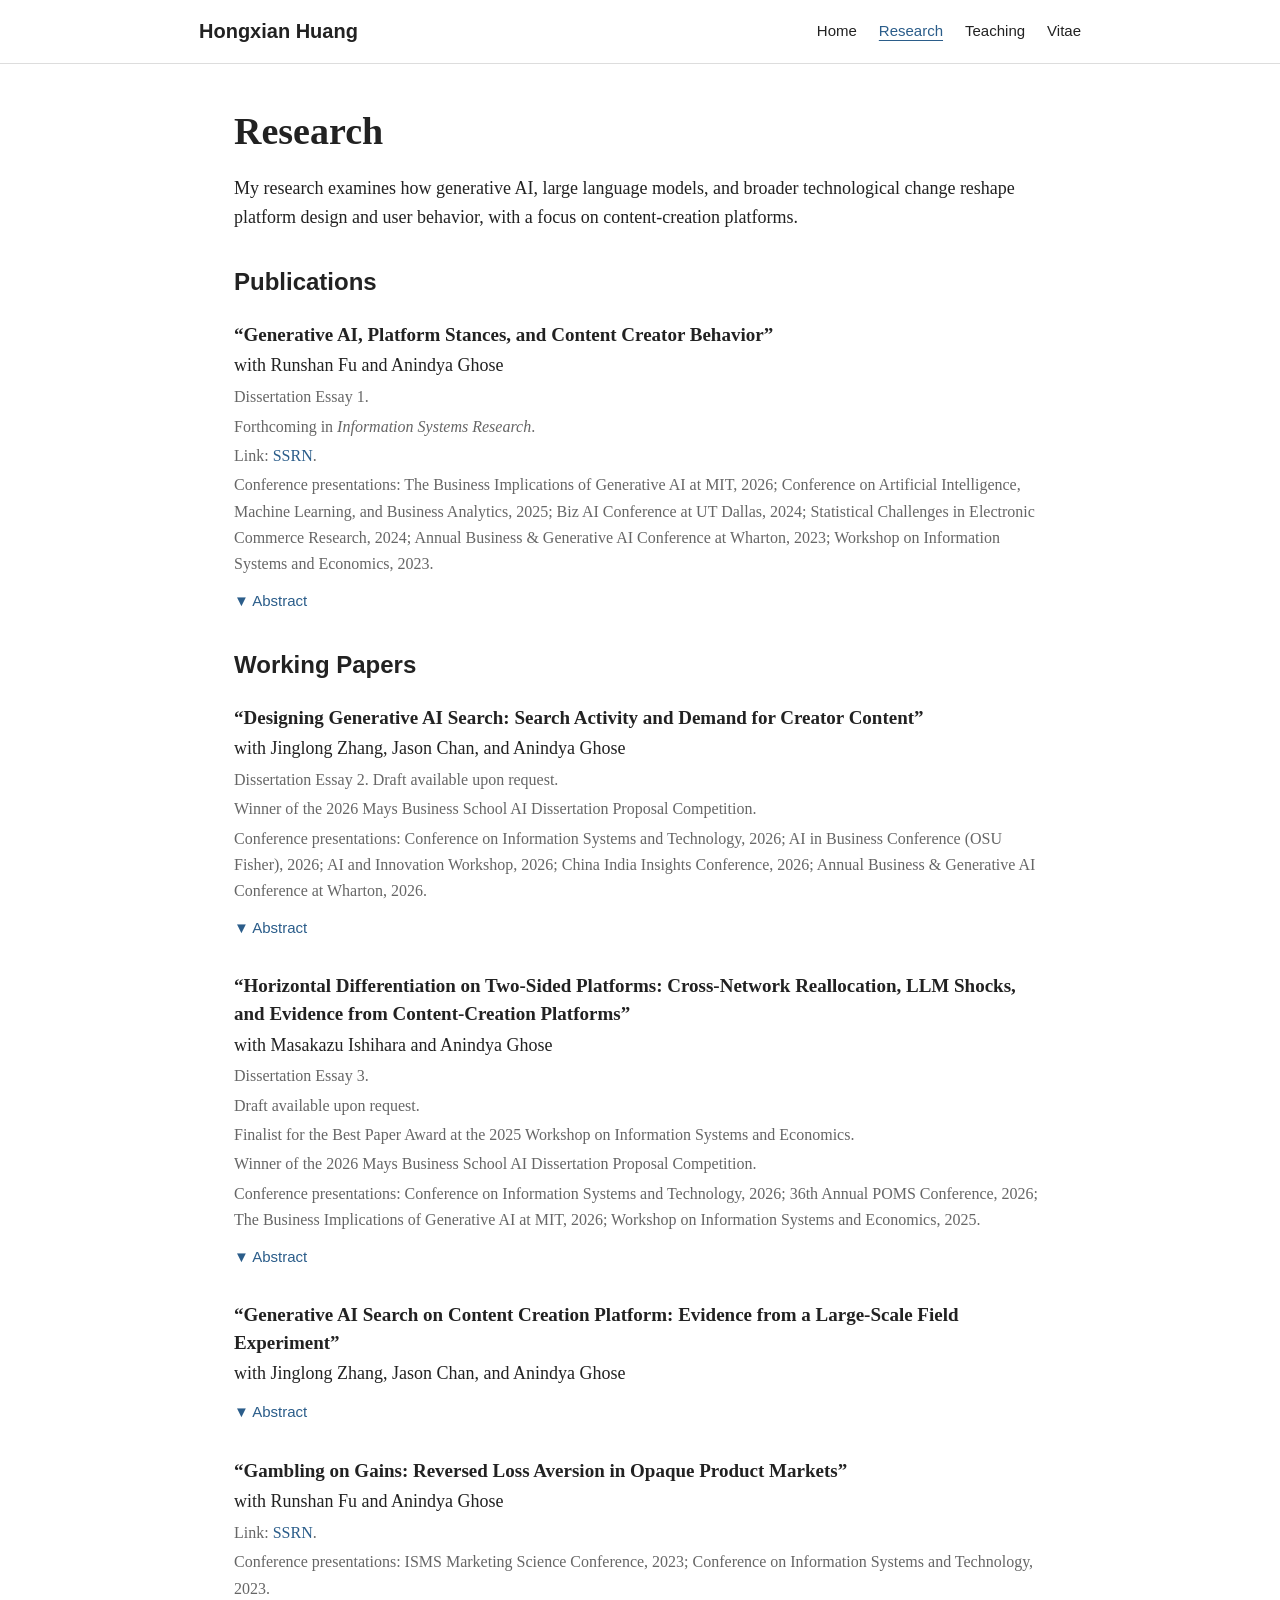
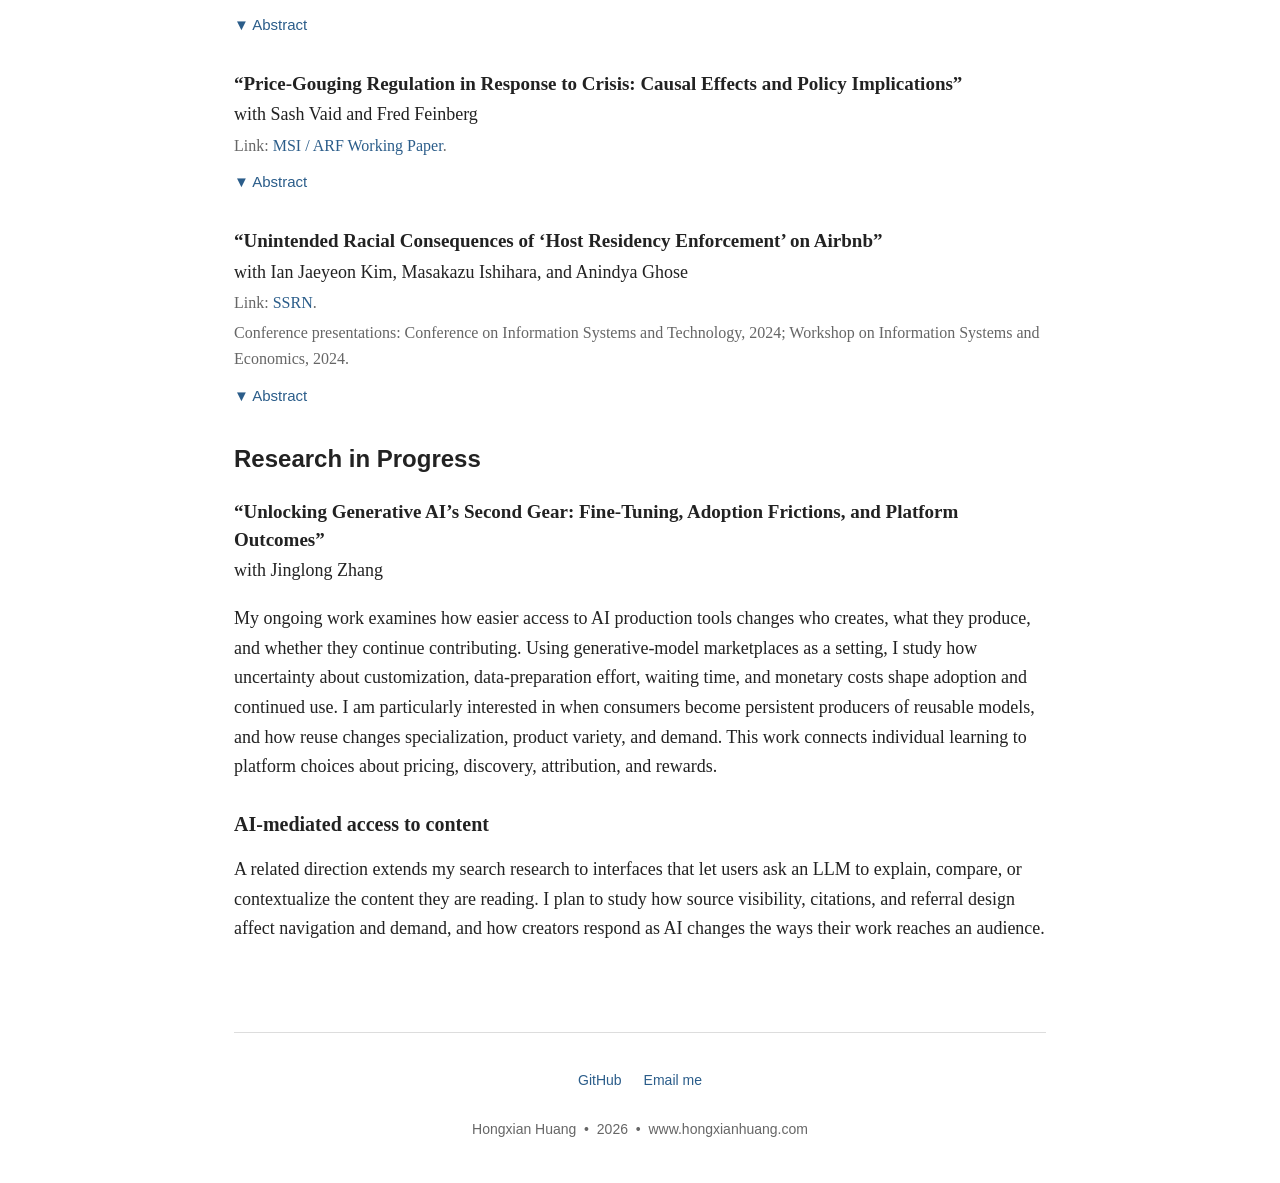
==== commit eadd1819: "Update research papers, dissertation essays, and abstracts" ====
--- a/research/index.html
+++ b/research/index.html
@@ -4,12 +4,12 @@
 <meta charset="utf-8"/>
 <meta content="width=device-width, initial-scale=1" name="viewport"/>
 <title>Research | Hongxian Huang</title>
-<meta content="Research by Hongxian Huang on Generative AI, digital platforms, content-creation platforms, consumer search and attention, creator incentives, and market design, including work accepted for publication at Information Systems Research." name="description"/>
+<meta content="Research by Hongxian Huang on Generative AI, digital platforms, content-creation platforms, consumer search and attention, creator incentives, and market design, including work forthcoming in Information Systems Research." name="description"/>
 <meta content="index, follow" name="robots"/>
 <link href="https://www.hongxianhuang.com/research/" rel="canonical"/>
 <link href="../assets/img/favicon.svg" rel="icon" type="image/svg+xml"/>
 <link href="../assets/css/style.css" rel="stylesheet"/>
-<meta content="Hongxian Huang" name="author"/><meta content="2026-08-05" name="date"/><meta content="website" property="og:type"/><meta content="Research | Hongxian Huang" property="og:title"/><meta content="Research by Hongxian Huang on Generative AI, digital platforms, content-creation platforms, consumer search and attention, creator incentives, and market design, including work accepted for publication at Information Systems Research." property="og:description"/><meta content="https://www.hongxianhuang.com/research/" property="og:url"/></head>
+<meta content="Hongxian Huang" name="author"/><meta content="2026-09-14" name="date"/><meta content="website" property="og:type"/><meta content="Research | Hongxian Huang" property="og:title"/><meta content="Research by Hongxian Huang on Generative AI, digital platforms, content-creation platforms, consumer search and attention, creator incentives, and market design, including work forthcoming in Information Systems Research." property="og:description"/><meta content="https://www.hongxianhuang.com/research/" property="og:url"/></head>
 <body>
 <nav aria-label="Main navigation" class="site-nav">
 <div class="nav-inner">
@@ -22,9 +22,14 @@
 </div>
 </div>
 </nav>
-<main class="page"><h1>Research</h1><h2>Publications</h2><div class="paper">
+<main class="page">
+<h1>Research</h1>
+<p>My research examines how generative AI, large language models, and broader technological change reshape platform design and user behavior, with a focus on content-creation platforms.</p>
+<h2>Publications</h2>
+<div class="paper">
 <div class="paper-title">“Generative AI, Platform Stances, and Content Creator Behavior”</div>
-<div class="paper-meta">with Runshan Fu and Anindya Ghose</div><div class="paper-note paper-status">Accepted for publication at <em>Information Systems Research</em>.</div>
+<div class="paper-meta">with Runshan Fu and Anindya Ghose</div><div class="paper-note">Dissertation Essay 1.</div>
+<div class="paper-note paper-status">Forthcoming in <em>Information Systems Research</em>.</div>
 <div class="paper-note">Link: <a href="https://papers.ssrn.com/sol3/papers.cfm?abstract_id=4670714" rel="noopener" target="_blank">SSRN</a>.</div>
 <div class="paper-note">Conference presentations: The Business Implications of Generative AI at MIT, 2026; Conference on Artificial Intelligence, Machine Learning, and Business Analytics, 2025; Biz AI Conference at UT Dallas, 2024; Statistical Challenges in Electronic Commerce Research, 2024; Annual Business &amp; Generative AI Conference at Wharton, 2023; Workshop on Information Systems and Economics, 2023.</div>
 <details class="abstract">
@@ -33,24 +38,46 @@
 <p>Multiple lines of evidence show these effects stem from policy-communicated stance signaling: creators respond to what the focal AI policy communicates about AI’s role, the platform’s commitment to human creators, and the future competitive environment for human-created work, rather than merely to specific tool features or enforcement actions. Heterogeneity analysis reveals that higher-popularity, multi-homing, and AI-averse creators show larger activity reductions on Lofter. Through analysis of creator posts, we identify three primary concerns driving resistance: replacement risk, perceived low quality, and copyright infringement.</p>
 <p>To our knowledge, this is the first paper to causally identify how the AI stance signaled by a platform policy decision affects creator behavior. Our findings have implications for how platforms communicate AI-related policy decisions, and for policymakers on fostering a constructive relationship between AI and human creators.</p>
 </details>
-</div><div class="paper">
-<div class="paper-title">“Characterization and Targeting of the Main Drivers of Elective Imaging Utilization: A Cross-sectional Study Applying Conjoint Analysis”</div>
-<div class="paper-meta">with Pradeep Chintagunta, Cindy Yuan, and David Paushter</div>
-<div class="paper-note">Published at <em>Journal of the American College of Radiology</em>.</div>
-<div class="paper-note">Link: <a href="https://pubmed.ncbi.nlm.nih.gov/39828000/" rel="noopener" target="_blank">NIH / PubMed</a>.</div>
-</div><h2>Working Papers</h2><div class="paper">
+</div>
+<h2>Working Papers</h2>
+<div class="paper">
+<div class="paper-title">“Designing Generative AI Search: Search Activity and Demand for Creator Content”</div>
+<div class="paper-meta">with Jinglong Zhang, Jason Chan, and Anindya Ghose</div>
+<div class="paper-note">Dissertation Essay 2. Draft available upon request.</div>
+<div class="paper-note">Winner of the 2026 Mays Business School AI Dissertation Proposal Competition.</div>
+<div class="paper-note">Conference presentations: Conference on Information Systems and Technology, 2026; AI in Business Conference (OSU Fisher), 2026; AI and Innovation Workshop, 2026; China India Insights Conference, 2026; Annual Business &amp; Generative AI Conference at Wharton, 2026.</div>
+<details class="abstract">
+<summary>▼ Abstract</summary>
+<p>Generative AI Search allows content creation platforms to answer users’ questions directly, potentially substituting for the user-generated content (UGC) they help users discover. How can platforms improve search while sustaining demand for creator content? We combine a randomized field experiment involving 100,000 users on a leading Chinese question-and-answer platform with a dynamic structural model of search. Continued access to an established AI search feature increases search frequency and the range of topics explored. Users inspect fewer UGC search results and open fewer UGC pages per session, yet both totals rise as users search more often. The model explains this scale–intensity trade-off: information acquired from AI reduces the benefit of reading additional UGC within a session, while higher expected search value encourages subsequent queries and daily search activity.</p>
+<p>Counterfactual simulations show that this trade-off can be mitigated through design. Coordinating AI placement and informativeness, or reallocating AI availability across query intents within the existing budget, can increase both search activity and UGC consumption per query. These improvements need not coincide with greater AI engagement. Optimizing for AI openings favors search expansion at the expense of UGC consumption per query, whereas helping users assess an AI answer’s information content before opening it increases search and total UGC consumption with fewer AI openings. These findings highlight the importance of designing AI search around both the intensity of creator-content consumption and the scale of demand generated by more valuable search.</p>
+</details>
+</div>
+<div class="paper">
 <div class="paper-title">“Horizontal Differentiation on Two-Sided Platforms: Cross-Network Reallocation, LLM Shocks, and Evidence from Content-Creation Platforms”</div>
 <div class="paper-meta">with Masakazu Ishihara and Anindya Ghose</div>
-<div class="paper-note">Job Market Paper.</div><div class="paper-note">Draft available upon request.</div>
+<div class="paper-note">Dissertation Essay 3.</div><div class="paper-note">Draft available upon request.</div>
 
 <div class="paper-note">Finalist for the Best Paper Award at the 2025 Workshop on Information Systems and Economics.</div>
-<div class="paper-note">Conference presentations: 36th Annual POMS Conference, 2026; The Business Implications of Generative AI at MIT, 2026; Workshop on Information Systems and Economics, 2025.</div>
+<div class="paper-note">Winner of the 2026 Mays Business School AI Dissertation Proposal Competition.</div>
+<div class="paper-note">Conference presentations: Conference on Information Systems and Technology, 2026; 36th Annual POMS Conference, 2026; The Business Implications of Generative AI at MIT, 2026; Workshop on Information Systems and Economics, 2025.</div>
 <details class="abstract">
 <summary>▼ Abstract</summary>
-<p>Platforms often expand by organizing a common intermediation function into horizontally differentiated communities, such as topics, categories, or domains that users value differently rather than rank by a common quality metric. This strategy resembles product-line design: added communities may attract new participation but also cannibalize incumbents. We show that two-sidedness fundamentally changes this trade-off. When users on at least one side allocate scarce participation resources across communities and the outside option, an initial reallocation changes participation on the opposite side of the affected communities, and that induced response feeds back into the side where the movement began. We call this mechanism the <em>cross-network reallocation effect</em>. The novel implication is that horizontal differentiation on a two-sided platform is not simply a product-line problem with an additional user side: cross-network feedback can change not only the magnitude but also the sign of platform-wide outcomes.</p>
-<p>We develop the theory and estimate a dynamic structural model using Stack Exchange, focusing on Stack Overflow and Super User around ChatGPT's release. In the model, askers choose question volume and difficulty composition, while answerers allocate limited weekly capacity across communities and learn about changes in Stack Overflow's audience-feedback environment from realized feedback. Counterfactual simulations show three portfolio-level implications. First, added communities increase aggregate activity when they have strong asker-side demand, answerer-side appeal, and cross-network feedback, but weak additions can reduce aggregate activity even when direct operating costs are absent. Second, after localized shocks, unaffected communities can do more than cushion losses: when they retain and amplify enough displaced activity, they can reverse the shock's aggregate effect. Third, community-targeted policies can raise activity locally while reducing platform-wide activity by drawing effort away from untreated communities that already support substantial activity. These findings introduce a new mechanism linking horizontal differentiation, internal reallocation, and cross-network feedback, and imply that platform expansion, resilience, and community-level governance should be evaluated as portfolio decisions rather than isolated community outcomes.</p>
+<p>Many two-sided platforms do not operate a single undifferentiated marketplace. Instead, they organize the same intermediation function through communities that differ in topics, norms, identities, or other non-quality attributes. We study such horizontal differentiation as a platform design choice when users allocate scarce participation resources across communities and the outside option. At first glance, this setting resembles a product-line problem: added or strengthened communities may attract new participation, but they may also cannibalize incumbent communities. We show that this logic is incomplete on a two-sided platform because reallocation across communities can propagate through cross-network feedback. We define the <em>cross-network reallocation effect</em> as the additional equilibrium response generated when an initial movement of users or effort changes participation on the opposite side of affected communities and then feeds back into the side where the movement began. The implication is that horizontal differentiation creates a portfolio-level propagation problem rather than a one-sided trade-off between expansion and cannibalization. This mechanism generates three sign-changing boundaries absent from the conventional one-sided benchmark: whether adding differentiated communities expands aggregate activity or creates net cannibalization, whether unaffected communities merely attenuate a localized shock or reverse its aggregate effect, and whether a locally beneficial policy improves platform-wide outcomes or instead reduces them.</p>
+<p>We quantify these mechanisms using Stack Exchange around ChatGPT’s release, focusing on two of its communities: Stack Overflow and Super User. ChatGPT’s release provides a localized disruption to Stack Overflow’s asker demand and audience-feedback environment, while Super User serves as a related, comparatively stable internal alternative through which within-platform reallocation can occur. In this setting, we estimate a dynamic structural model in which askers choose question volume and difficulty composition, while answerers allocate limited weekly capacity across communities and learn about changes in Stack Overflow’s audience-feedback environment from realized feedback.</p>
+<p>Counterfactual simulations translate the mechanism into three portfolio-level implications. In stable environments, horizontal differentiation creates more value when added communities are attractive destinations for marginal answerer capacity and when their question pools generate strong answerer-side feedback; when these forces are weak, the differentiated platform can underperform the single-community benchmark. After localized shocks, the same forces make unaffected communities more valuable by helping them retain displaced answerer participation and amplify it enough to move the platform from shock attenuation to aggregate reversal. Community-targeted policies create a related portfolio trade-off: even when a policy improves the treated community, its platform-wide effect can be small or negative when the untreated community already supports expansion or post-shock resilience. In such cases, the policy carries a high opportunity cost because it pulls activity away from a community whose feedback loop is already generating substantial platform-wide value. The results imply that managers should evaluate communities by the reallocation paths they create, including where activity comes from, where it goes, and how gains and losses propagate across sides, rather than by isolated community-level performance.</p>
 </details>
-</div><div class="paper">
+</div>
+<div class="paper">
+<div class="paper-title">“Generative AI Search on Content Creation Platform: Evidence from a Large-Scale Field Experiment”</div>
+<div class="paper-meta">with Jinglong Zhang, Jason Chan, and Anindya Ghose</div>
+
+<details class="abstract">
+<summary>▼ Abstract</summary>
+<p>Generative AI Search places an AI-generated answer above conventional search results. This design may improve search effectiveness while changing the attention users devote to the underlying sources. These effects are particularly important for content creation platforms, where user-generated content (UGC) attracts users and user attention sustains creator participation. We examine search activity and UGC consumption in a randomized field experiment involving 100,000 users on a leading Chinese content creation platform. Treatment-group users retained access to an established Generative AI Search feature, while the platform removed access for control-group users.</p>
+<p>Access increased how often and how broadly users searched. Most additional same-day queries were classified as follow-up questions or distinct search tasks rather than revisions of earlier queries. The results reveal a scale–intensity trade-off in UGC consumption: consumption was lower per search session but higher in total over the experiment. Access also increased the number of search sessions in which users explored additional creator content after opening an initial UGC page. These findings show why engagement within individual searches can give an incomplete picture of how Generative AI Search affects overall demand for creator content.</p>
+</details>
+</div>
+<div class="paper">
 <div class="paper-title">“Gambling on Gains: Reversed Loss Aversion in Opaque Product Markets”</div>
 <div class="paper-meta">with Runshan Fu and Anindya Ghose</div>
 <div class="paper-note">Link: <a href="https://papers.ssrn.com/sol3/papers.cfm?abstract_id=4987319" rel="noopener" target="_blank">SSRN</a>.</div>
@@ -60,7 +87,8 @@
 <p>Opaque products, which conceal key attributes until after purchase, have been widely adopted across various industries. Yet, empirical evidence on how such opacity influences consumer demand remains scarce. This study introduces a reference price framework to estimate demand for opaque products, focusing on blind boxes in the online retailing context. Using a unique dataset from a leading e-commerce platform, we estimate heterogeneous consumer preferences through an aggregate random coefficient logit model that incorporates gains and losses relative to reference prices.</p>
 <p>We uncover a novel behavioral pattern of reversed loss aversion: consumers are more sensitive to gains than to losses when purchasing opaque products. Our findings provide the first empirical validation of this pattern in consumer decision-making using field data and demonstrate that this behavioral tendency makes the demand for opaque products fundamentally different from that of traditional products. The policy simulations show that ignoring reversed loss aversion would lead to misestimated own-price elasticity, resulting in suboptimal pricing strategies and substantial profit losses.</p>
 </details>
-</div><div class="paper">
+</div>
+<div class="paper">
 <div class="paper-title">“Price-Gouging Regulation in Response to Crisis: Causal Effects and Policy Implications”</div>
 <div class="paper-meta">with Sash Vaid and Fred Feinberg</div>
 <div class="paper-note">Link: <a href="https://www.msi.org/working-paper/price-gouging-regulation-in-response-to-crisis-causal-effects-and-policy-implications/" rel="noopener" target="_blank">MSI / ARF Working Paper</a>.</div>
@@ -70,12 +98,8 @@
 <p>Using Generalized Synthetic Control, we examine the overall and relative effectiveness of different types of PGR legislation, as well as the moderating effects of consumer mobility and the enactment of strict price caps. We find that PGR is generally highly effective, especially when it is not overly comprehensive and for products that are “essential” (e.g., paper towels) but not obviously related to preventing contagion (e.g., hand sanitizer). A nonparametric mediation analysis suggests that pricing alone does not fully explain PGR’s overall effectiveness, accounting for roughly 27–55%, depending on product class; moreover, it is strongly moderated by both specific price caps and consumer mobility.</p>
 <p>We further add a mechanism-focused analysis using Numerator product-category data. To determine which categories are legally essential and theoretically informative, we use eight LLMs to code 1,904 product categories against pandemic price-gouging legal materials, aggregate the ratings with a principal-factor essentiality score, and then isolate three pre-specified classes of mechanism-eligible household essentials. In these categories, hierarchical bootstrap models show modestly lower prices, sharply higher online sales, lower offline sales, and a large shift from offline to online purchasing relative to inessential categories. Our results have direct implications for policymakers deciding whether to enact PGR as well as setting specific design features depending on locality.</p>
 </details>
-</div><div class="paper">
-<div class="paper-title">“Generative AI Search on Content Creation Platforms: Evidence from a Large-Scale Randomized Field Experiment”</div>
-<div class="paper-meta">with Jinglong Zhang, Jason Chan, and Anindya Ghose</div>
-
-<details class="abstract"><summary>▼ Abstract</summary><p>Generative AI Search is an emerging platform-owned search-interface design that places AI-generated content above conventional ranked search results. For eligible queries, it provides users with a synthesized natural-language answer before they inspect or click the underlying sources, shifting the search experience from a retrieval-first, search-and-click model toward an answer-first format. On content creation platforms, where creator-supplied content is itself the informational product users seek, this design may affect both how often users search and how they subsequently consume the underlying content. Using a large-scale randomized field experiment involving 100,000 users on a leading Chinese content creation platform, we examine these two behavioral margins jointly. Treatment-group users received AI-generated content above the conventional ranked user-generated content (UGC) list when a submitted query satisfied the platform’s triggering rule for objective or sufficiently standardized experience-based answers, whereas control-group users always saw only the conventional ranked list.</p><p>Our results reveal a scale–intensity trade-off in content consumption. Generative AI Search expands the extensive margin of information seeking: users search more frequently, on more days, and across a wider range of content categories and semantic topics. This expansion spans all six substantive search intents, including those less aligned with the platform’s triggering rule. On the intensive margin, however, users who search consume less creator-supplied content per session: they browse and click less UGC. Despite this within-session contraction, aggregate UGC browsing and clicking increase, and more search sessions initiate downstream content consumption, which refers to subsequent within-platform content-page clicks after a user opens an initial piece of UGC from the search-results page. An activity–intensity decomposition shows that the expansion in search activity more than offsets the decline in pooled content consumption per session. Thus, Generative AI Search can reduce the consumption of creator-supplied content within individual sessions while increasing its aggregate consumption, demonstrating why lower per-session consumption need not imply lower overall demand for creator-supplied content.</p></details>
-</div><div class="paper">
+</div>
+<div class="paper">
 <div class="paper-title">“Unintended Racial Consequences of ‘Host Residency Enforcement’ on Airbnb”</div>
 <div class="paper-meta">with Ian Jaeyeon Kim, Masakazu Ishihara, and Anindya Ghose</div>
 <div class="paper-note">Link: <a href="https://papers.ssrn.com/sol3/papers.cfm?abstract_id=4999588" rel="noopener" target="_blank">SSRN</a>.</div>
@@ -86,7 +110,16 @@
 <p>Our findings indicate that NYC’s “Physical Presence” policy increased the daily revenue gap between minority hosts (i.e., Hispanic and Black hosts) and White hosts by approximately $12. Similarly, LA’s “Primary Residence” policy widened the revenue disparity specifically between Black and White hosts by about $8, while having no significant effect on the gap between Hispanic and White hosts. Additionally, on the supply side, both policies increased the gap in the likelihood of listings remaining active between minority and White hosts; however, in LA, this effect was statistically significant only among Hispanic hosts. Moderating analysis further indicates that neighborhoods with higher income, higher proportions of White residents, and more native-born residents (i.e., neighborhoods with higher socioeconomic status) mitigate these exacerbated racial disparities. Additionally, listings signaling higher quality through their overall Airbnb ratings experienced reduced disparities. This finding suggests that statistical discrimination, primarily driven by information asymmetry, serves as a key underlying mechanism. Lastly, minority female hosts were disproportionately negatively affected compared to minority male hosts, highlighting intersectional discrimination. Although our analysis specifically focuses on NYC and LA, our findings can be generalized to other cities that have implemented the same or similar policies, as NYC and LA represent opposite ends of the regulatory stringency spectrum.</p>
 <p>Our study is the first to demonstrate that the widely adopted “Host Residency Enforcement” policies can unintentionally amplify racial disparities on Airbnb, illustrating an important but understudied interaction between public policy and existing discrimination on online platforms. Drawing from our findings, we offer several practical recommendations for policymakers and online platforms.</p>
 </details>
-</div><h2>Research in Progress</h2><div class="paper"><div class="paper-title">“Unlocking Generative AI’s Second Gear: Fine-Tuning, Adoption Frictions, and Platform Outcomes”</div><div class="paper-meta">with Jinglong Zhang</div><div class="paper-note">Conducting data analysis.</div></div></main>
+</div>
+<h2>Research in Progress</h2>
+<div class="paper">
+<div class="paper-title">“Unlocking Generative AI’s Second Gear: Fine-Tuning, Adoption Frictions, and Platform Outcomes”</div>
+<div class="paper-meta">with Jinglong Zhang</div>
+<p>My ongoing work examines how easier access to AI production tools changes who creates, what they produce, and whether they continue contributing. Using generative-model marketplaces as a setting, I study how uncertainty about customization, data-preparation effort, waiting time, and monetary costs shape adoption and continued use. I am particularly interested in when consumers become persistent producers of reusable models, and how reuse changes specialization, product variety, and demand. This work connects individual learning to platform choices about pricing, discovery, attribution, and rewards.</p>
+</div>
+<h3>AI-mediated access to content</h3>
+<p>A related direction extends my search research to interfaces that let users ask an LLM to explain, compare, or contextualize the content they are reading. I plan to study how source visibility, citations, and referral design affect navigation and demand, and how creators respond as AI changes the ways their work reaches an audience.</p>
+</main>
 <footer class="site-footer">
 <hr/>
 <ul class="footer-links">
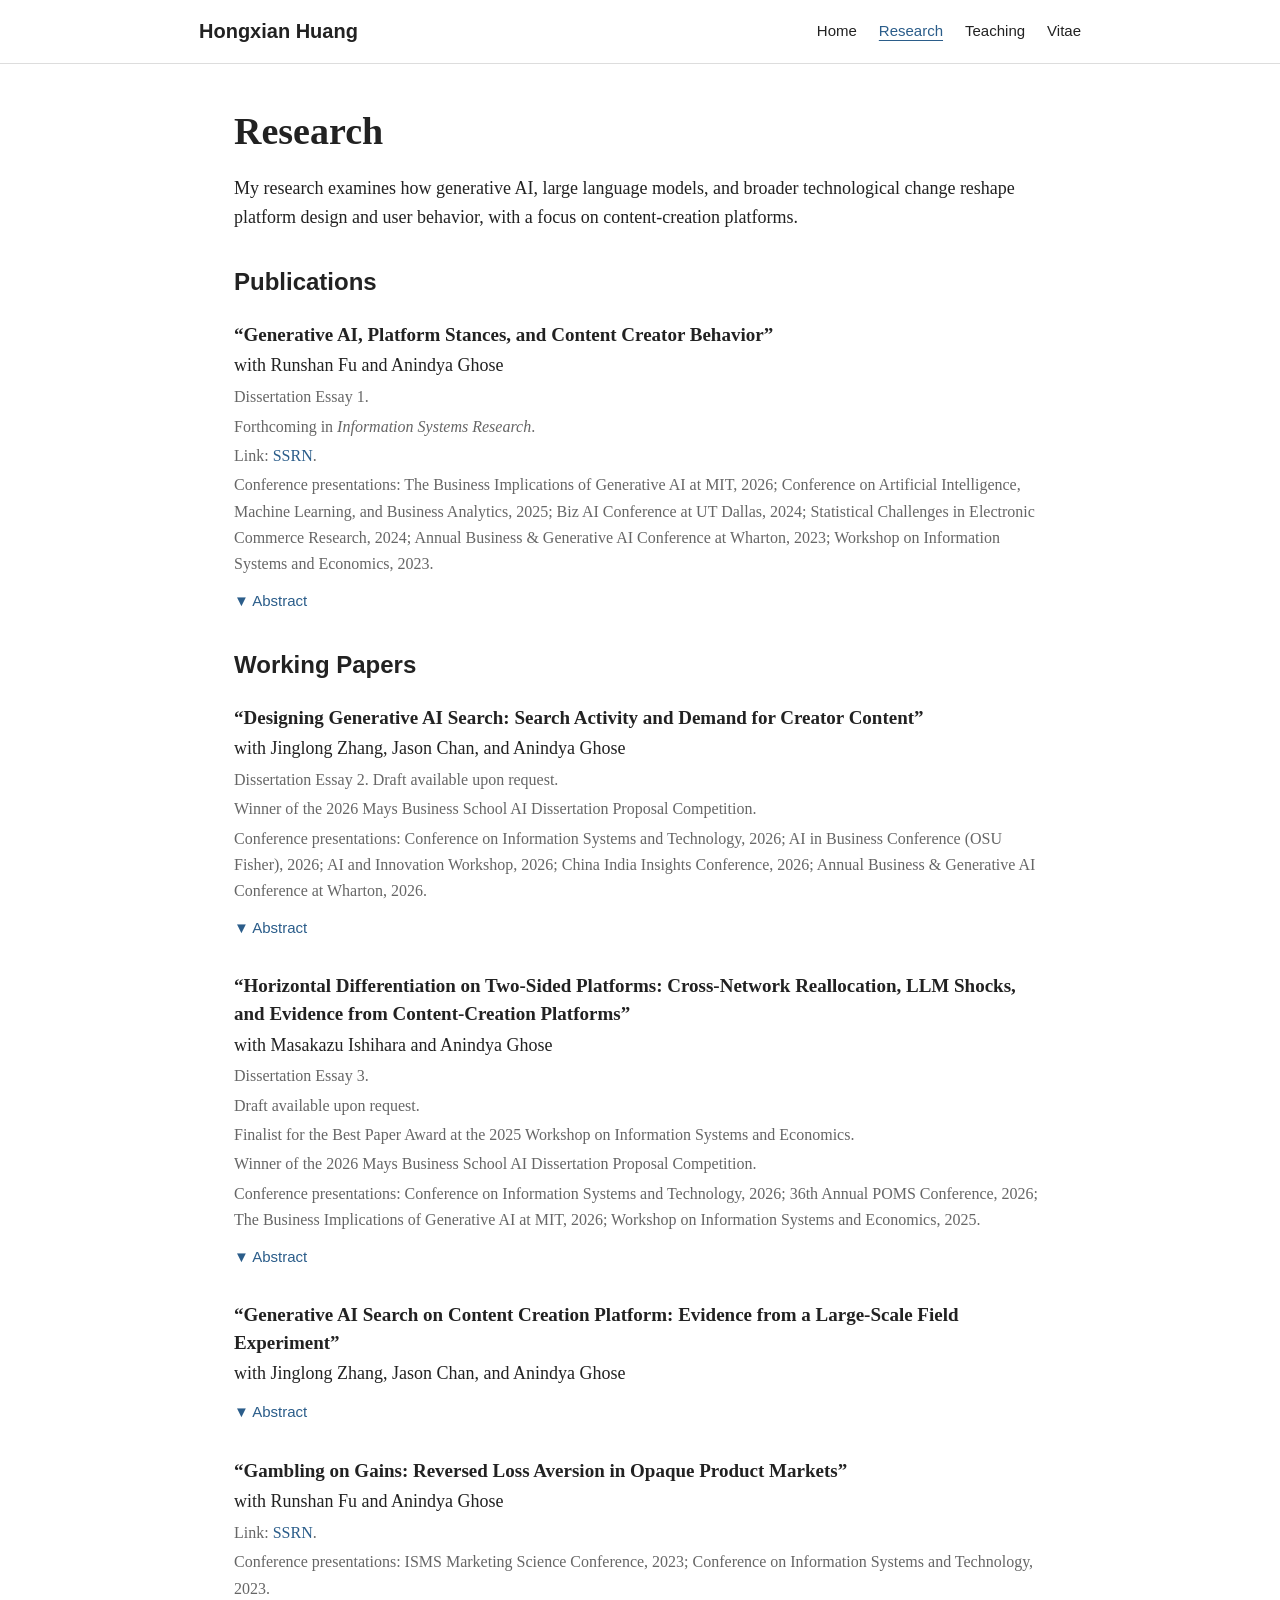
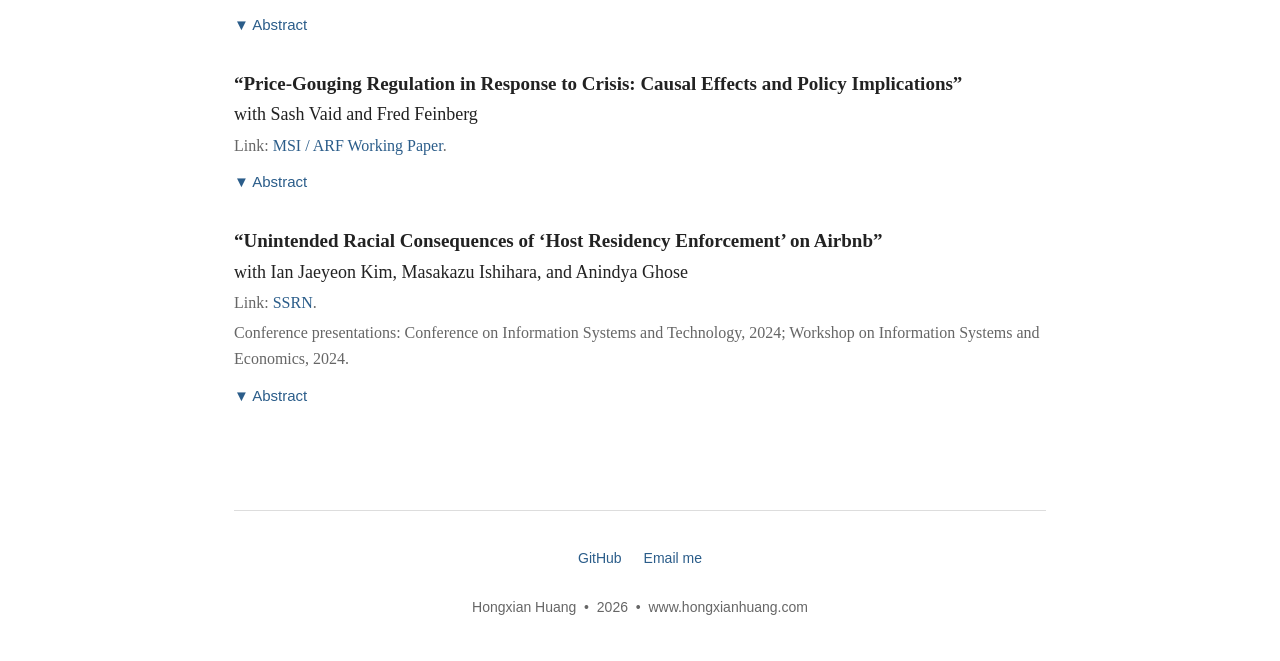
==== commit 08d9b3c0: "Remove Research in Progress section" ====
--- a/research/index.html
+++ b/research/index.html
@@ -9,7 +9,7 @@
 <link href="https://www.hongxianhuang.com/research/" rel="canonical"/>
 <link href="../assets/img/favicon.svg" rel="icon" type="image/svg+xml"/>
 <link href="../assets/css/style.css" rel="stylesheet"/>
-<meta content="Hongxian Huang" name="author"/><meta content="2026-09-14" name="date"/><meta content="website" property="og:type"/><meta content="Research | Hongxian Huang" property="og:title"/><meta content="Research by Hongxian Huang on Generative AI, digital platforms, content-creation platforms, consumer search and attention, creator incentives, and market design, including work forthcoming in Information Systems Research." property="og:description"/><meta content="https://www.hongxianhuang.com/research/" property="og:url"/></head>
+<meta content="Hongxian Huang" name="author"/><meta content="2026-09-15" name="date"/><meta content="website" property="og:type"/><meta content="Research | Hongxian Huang" property="og:title"/><meta content="Research by Hongxian Huang on Generative AI, digital platforms, content-creation platforms, consumer search and attention, creator incentives, and market design, including work forthcoming in Information Systems Research." property="og:description"/><meta content="https://www.hongxianhuang.com/research/" property="og:url"/></head>
 <body>
 <nav aria-label="Main navigation" class="site-nav">
 <div class="nav-inner">
@@ -111,14 +111,6 @@
 <p>Our study is the first to demonstrate that the widely adopted “Host Residency Enforcement” policies can unintentionally amplify racial disparities on Airbnb, illustrating an important but understudied interaction between public policy and existing discrimination on online platforms. Drawing from our findings, we offer several practical recommendations for policymakers and online platforms.</p>
 </details>
 </div>
-<h2>Research in Progress</h2>
-<div class="paper">
-<div class="paper-title">“Unlocking Generative AI’s Second Gear: Fine-Tuning, Adoption Frictions, and Platform Outcomes”</div>
-<div class="paper-meta">with Jinglong Zhang</div>
-<p>My ongoing work examines how easier access to AI production tools changes who creates, what they produce, and whether they continue contributing. Using generative-model marketplaces as a setting, I study how uncertainty about customization, data-preparation effort, waiting time, and monetary costs shape adoption and continued use. I am particularly interested in when consumers become persistent producers of reusable models, and how reuse changes specialization, product variety, and demand. This work connects individual learning to platform choices about pricing, discovery, attribution, and rewards.</p>
-</div>
-<h3>AI-mediated access to content</h3>
-<p>A related direction extends my search research to interfaces that let users ask an LLM to explain, compare, or contextualize the content they are reading. I plan to study how source visibility, citations, and referral design affect navigation and demand, and how creators respond as AI changes the ways their work reaches an audience.</p>
 </main>
 <footer class="site-footer">
 <hr/>
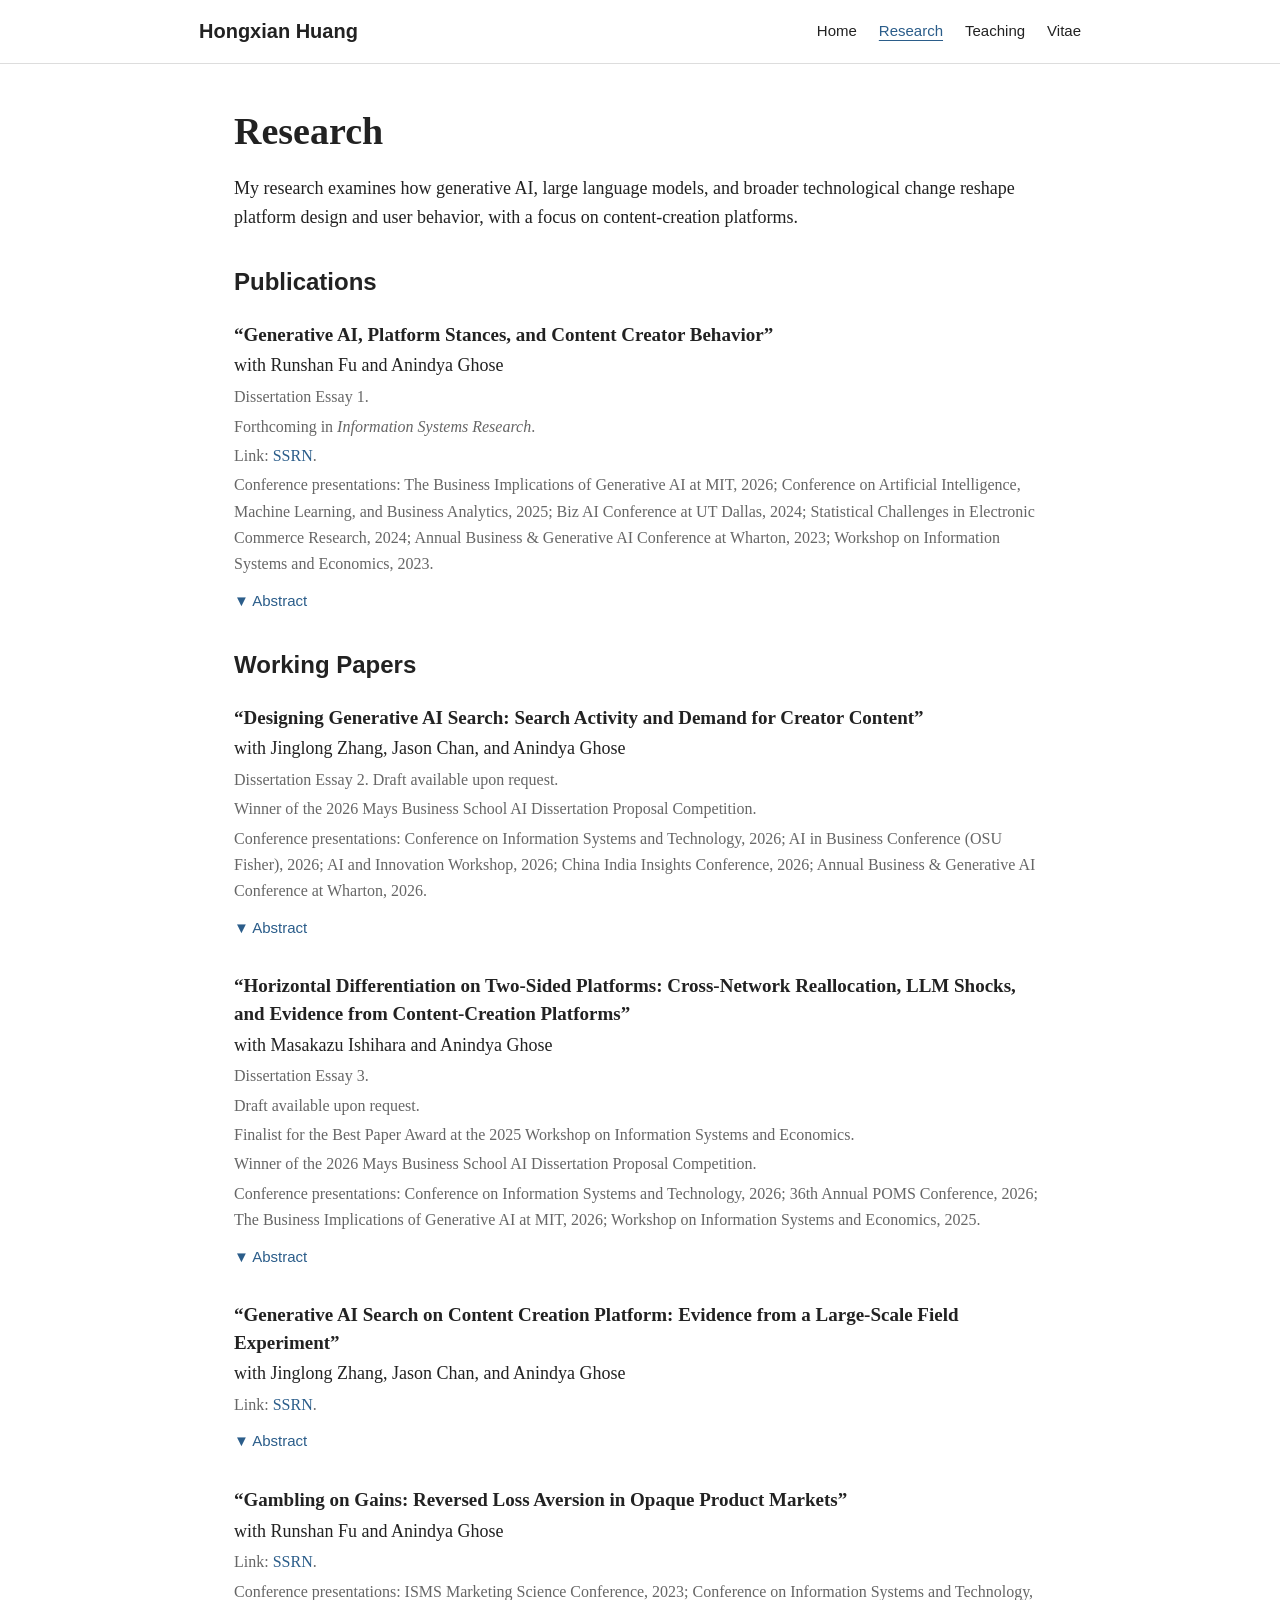
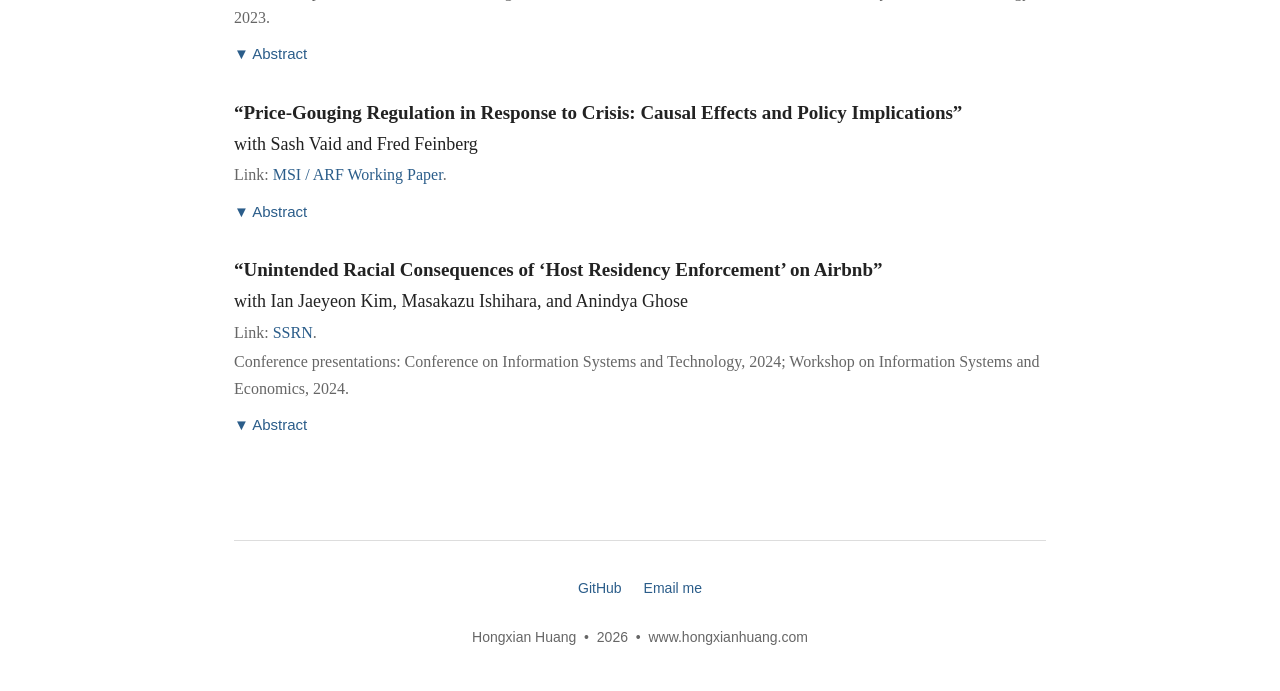
==== commit dd170691: "Add SSRN link for generative AI search field experiment" ====
--- a/research/index.html
+++ b/research/index.html
@@ -70,7 +70,7 @@
 <div class="paper">
 <div class="paper-title">“Generative AI Search on Content Creation Platform: Evidence from a Large-Scale Field Experiment”</div>
 <div class="paper-meta">with Jinglong Zhang, Jason Chan, and Anindya Ghose</div>
-
+<div class="paper-note">Link: <a href="https://papers.ssrn.com/sol3/papers.cfm?abstract_id=7550003" rel="noopener" target="_blank">SSRN</a>.</div>
 <details class="abstract">
 <summary>▼ Abstract</summary>
 <p>Generative AI Search places an AI-generated answer above conventional search results. This design may improve search effectiveness while changing the attention users devote to the underlying sources. These effects are particularly important for content creation platforms, where user-generated content (UGC) attracts users and user attention sustains creator participation. We examine search activity and UGC consumption in a randomized field experiment involving 100,000 users on a leading Chinese content creation platform. Treatment-group users retained access to an established Generative AI Search feature, while the platform removed access for control-group users.</p>
@@ -121,4 +121,4 @@
 <div>Hongxian Huang  •  2026  •  www.hongxianhuang.com</div>
 </footer>
 </body>
-</html>+</html>
